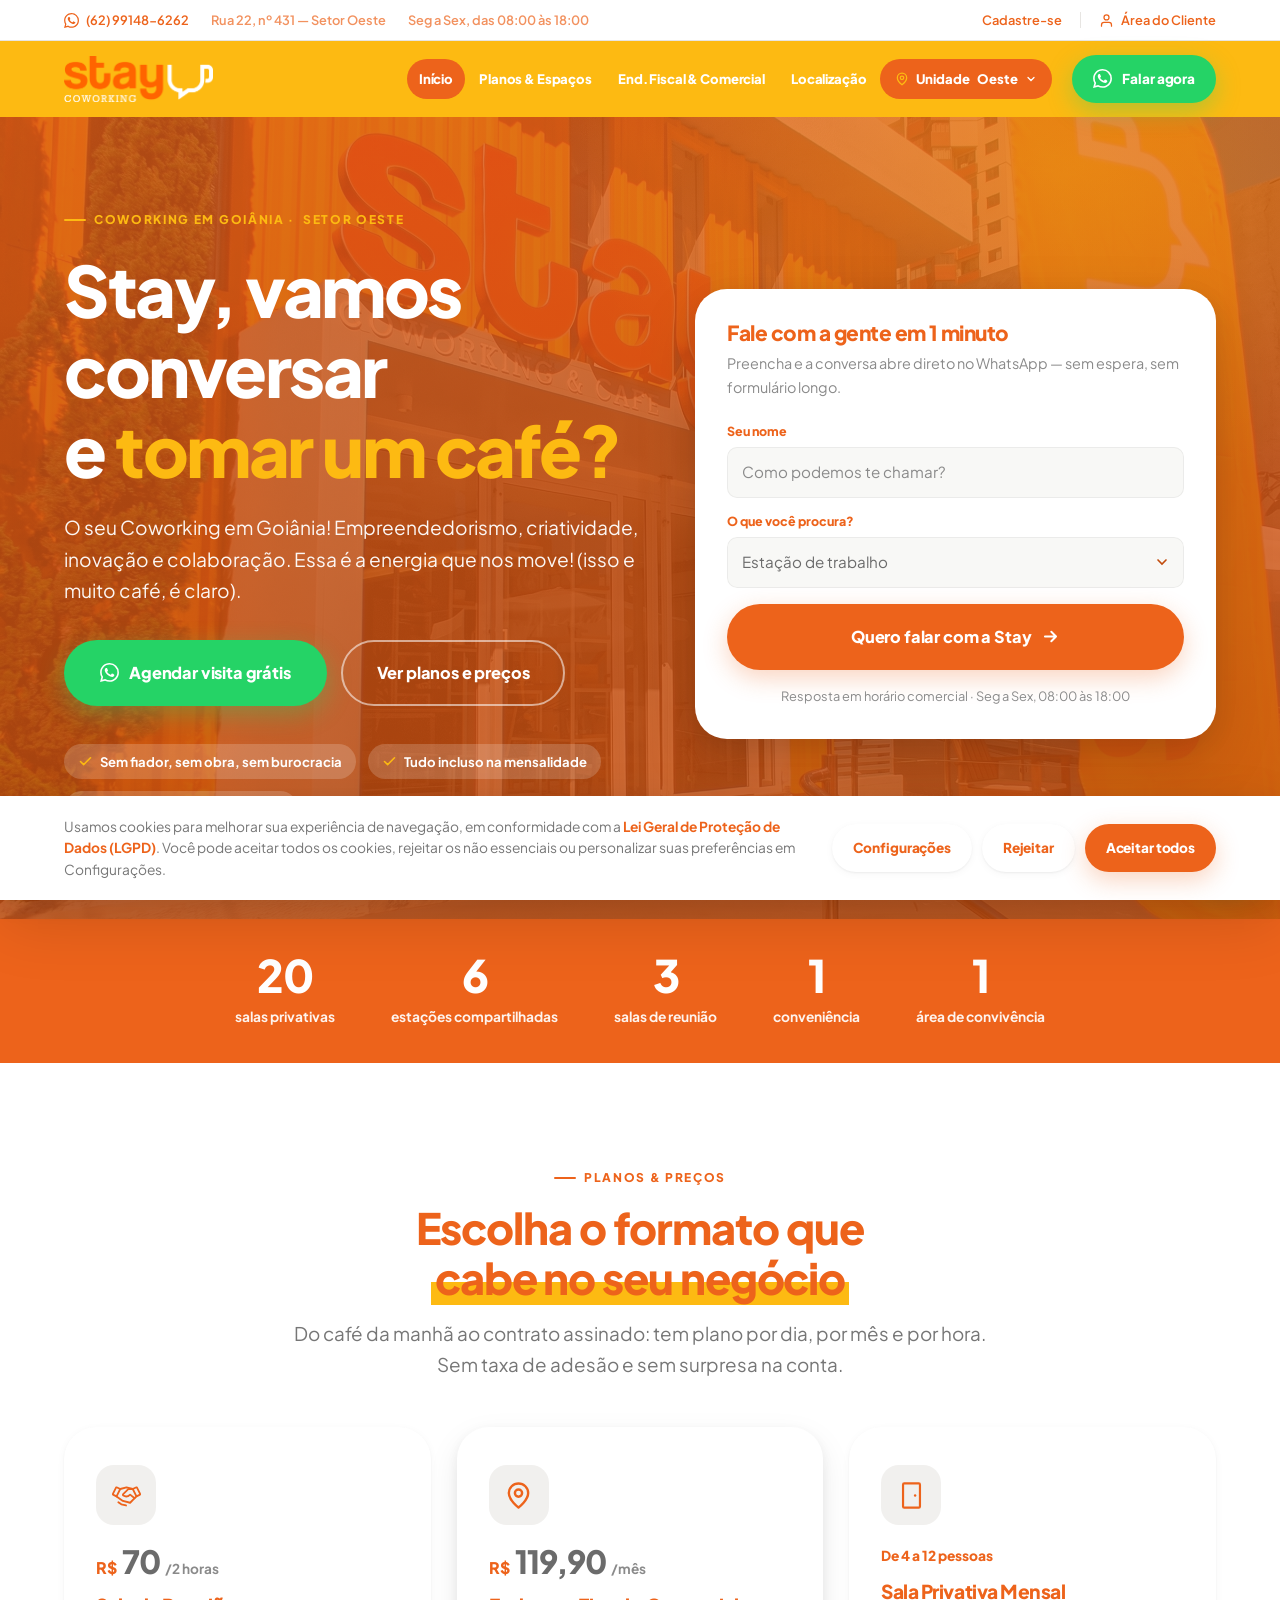
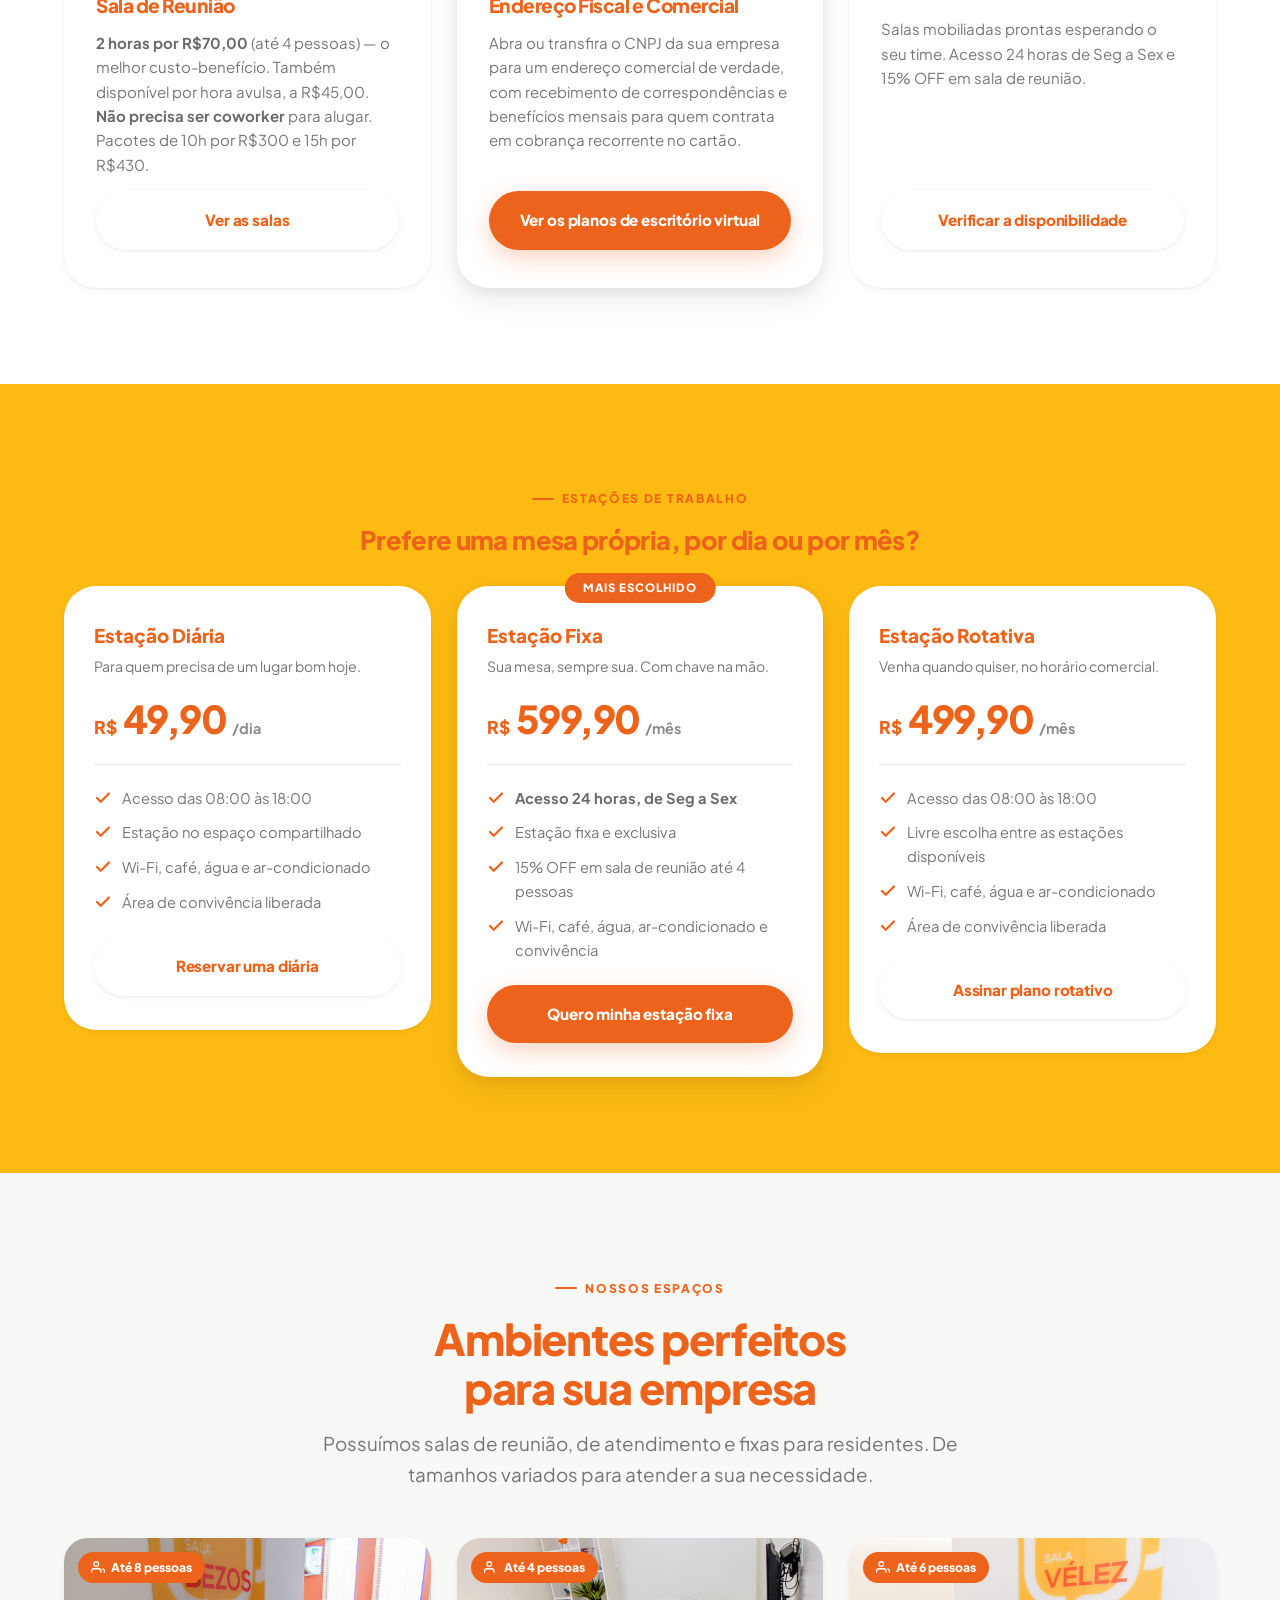
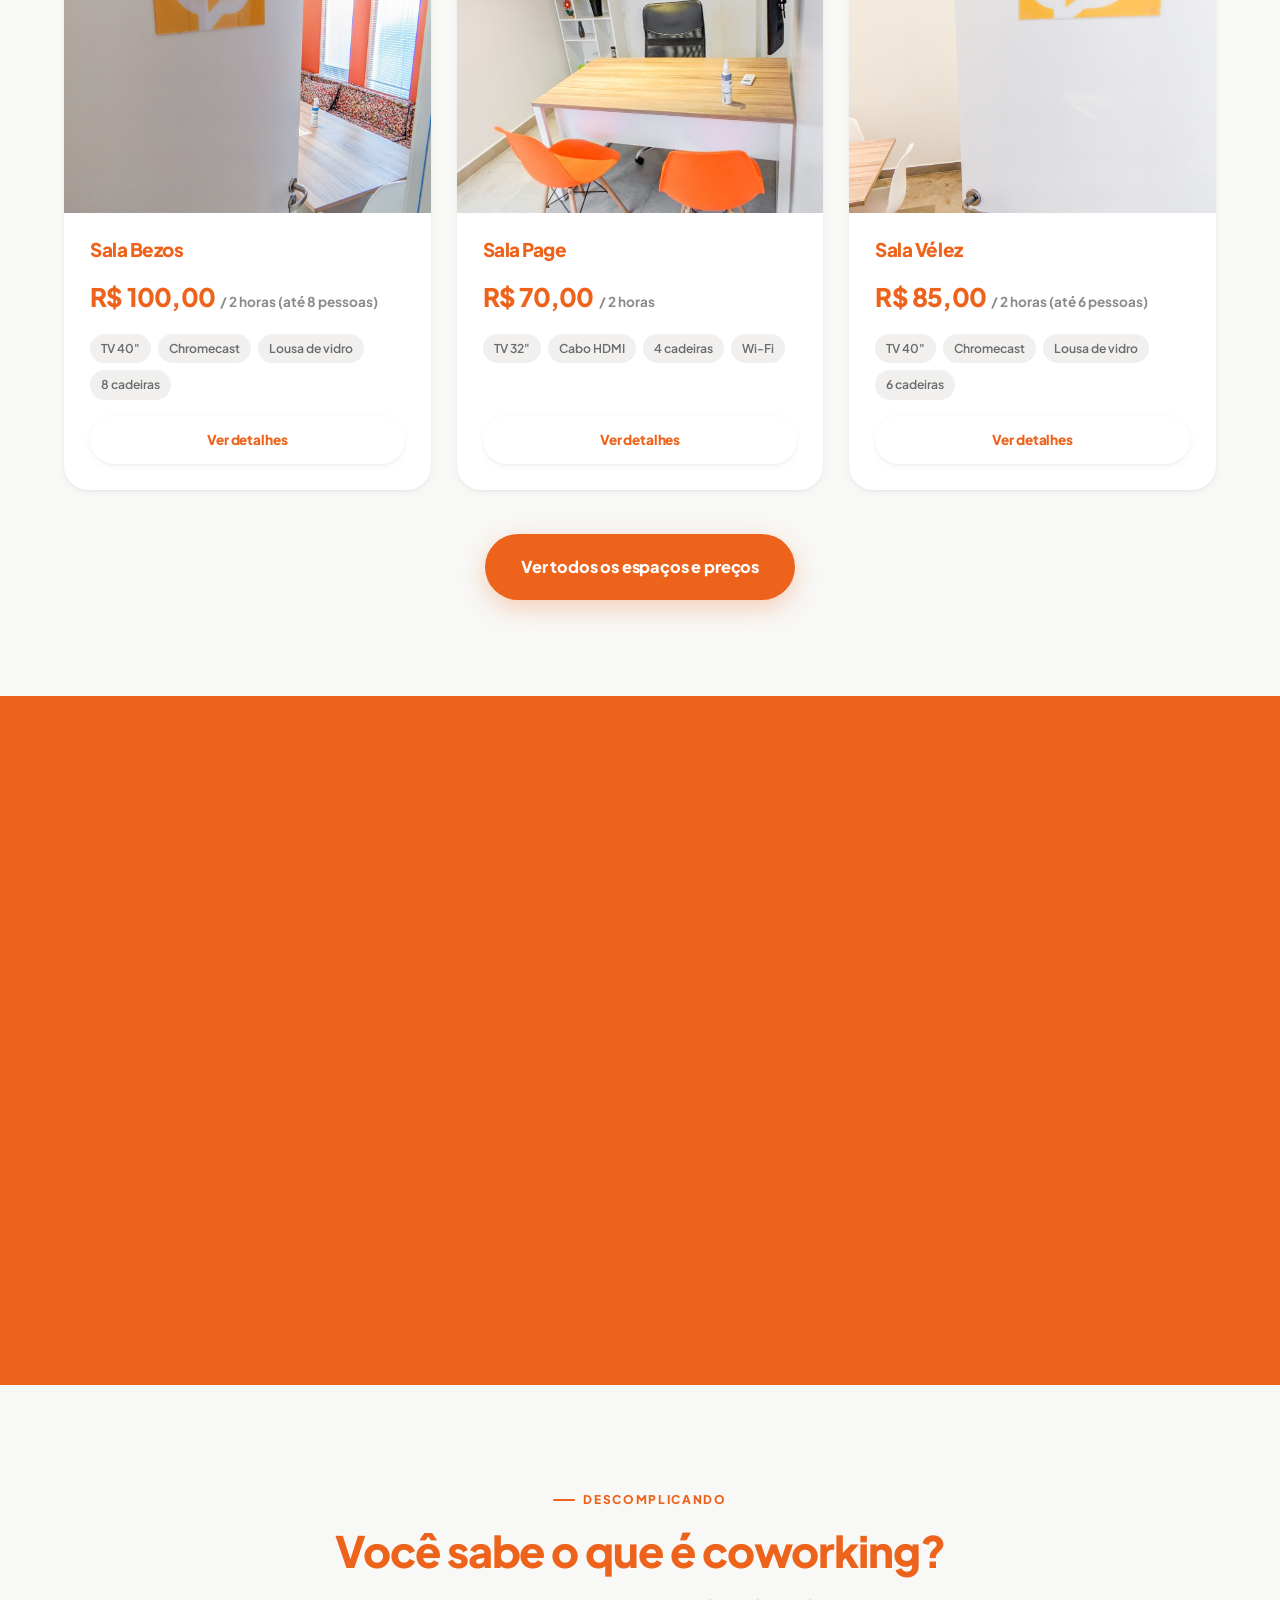
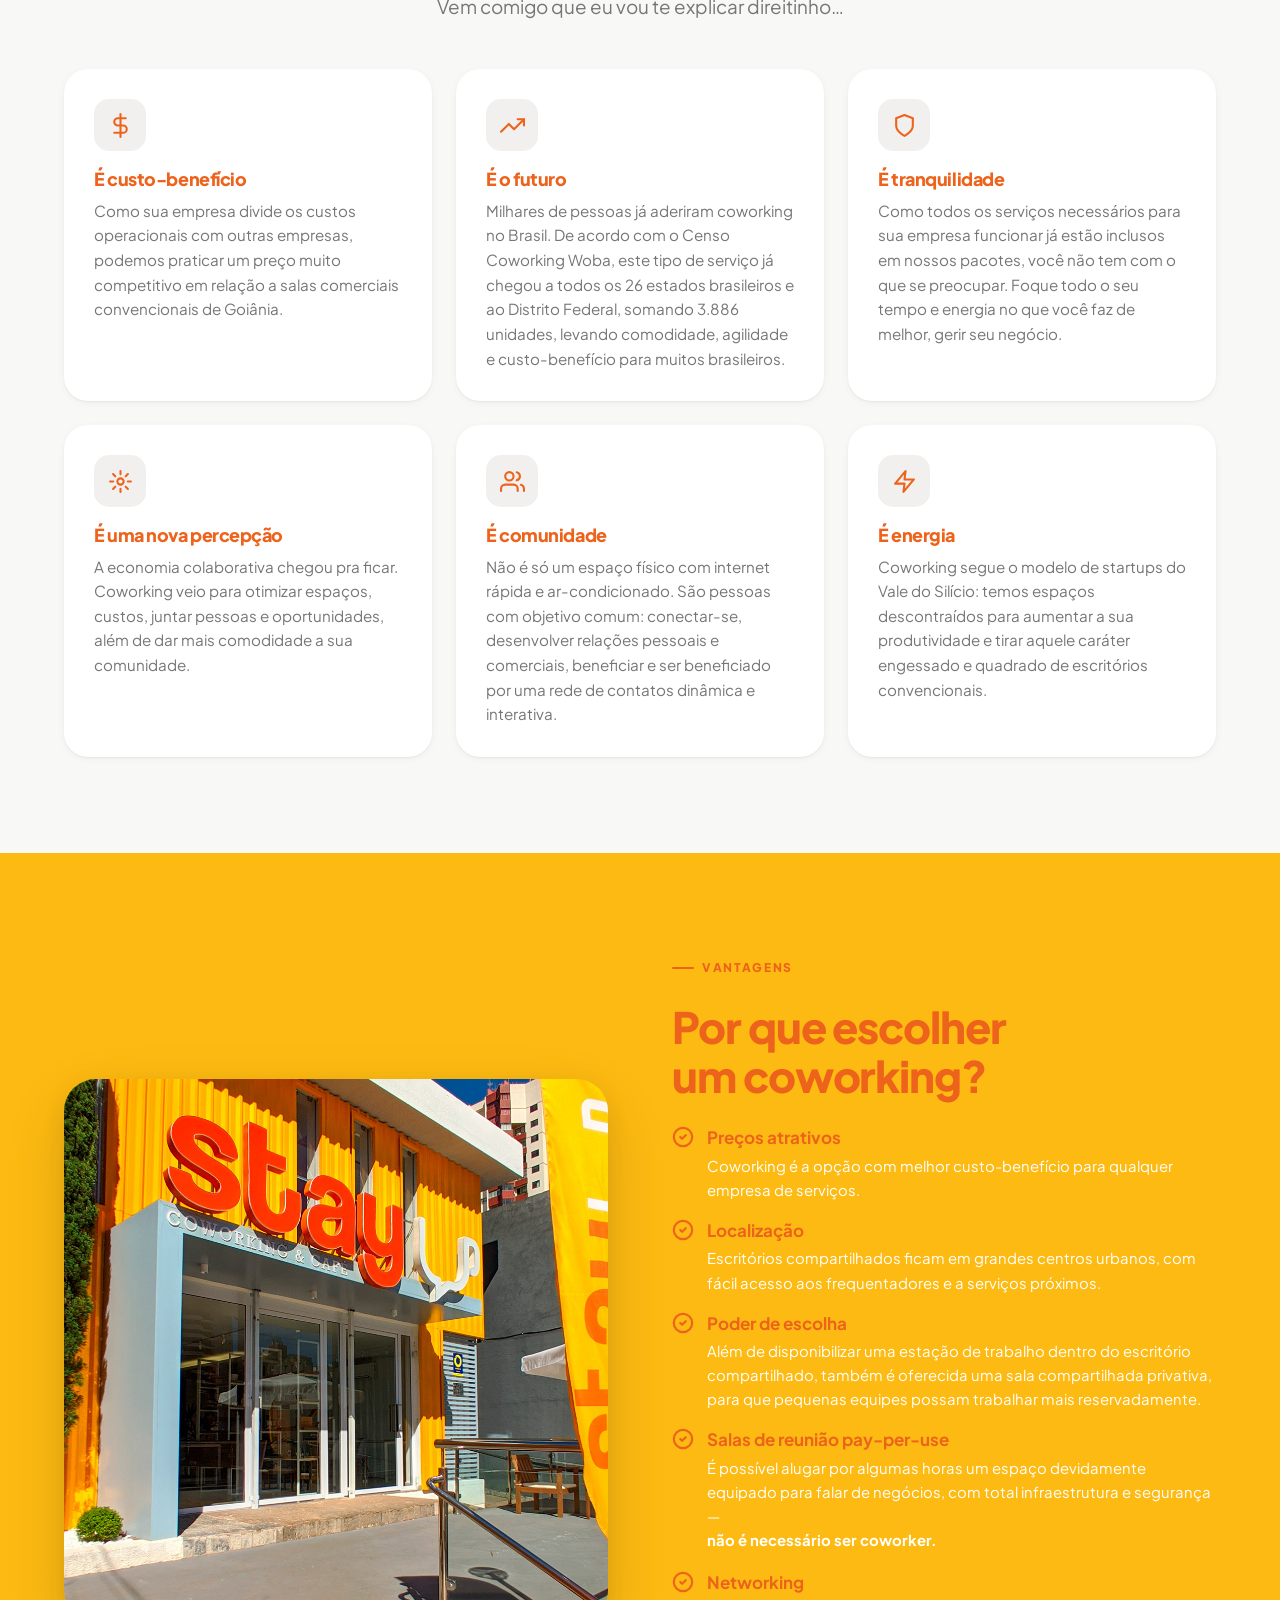
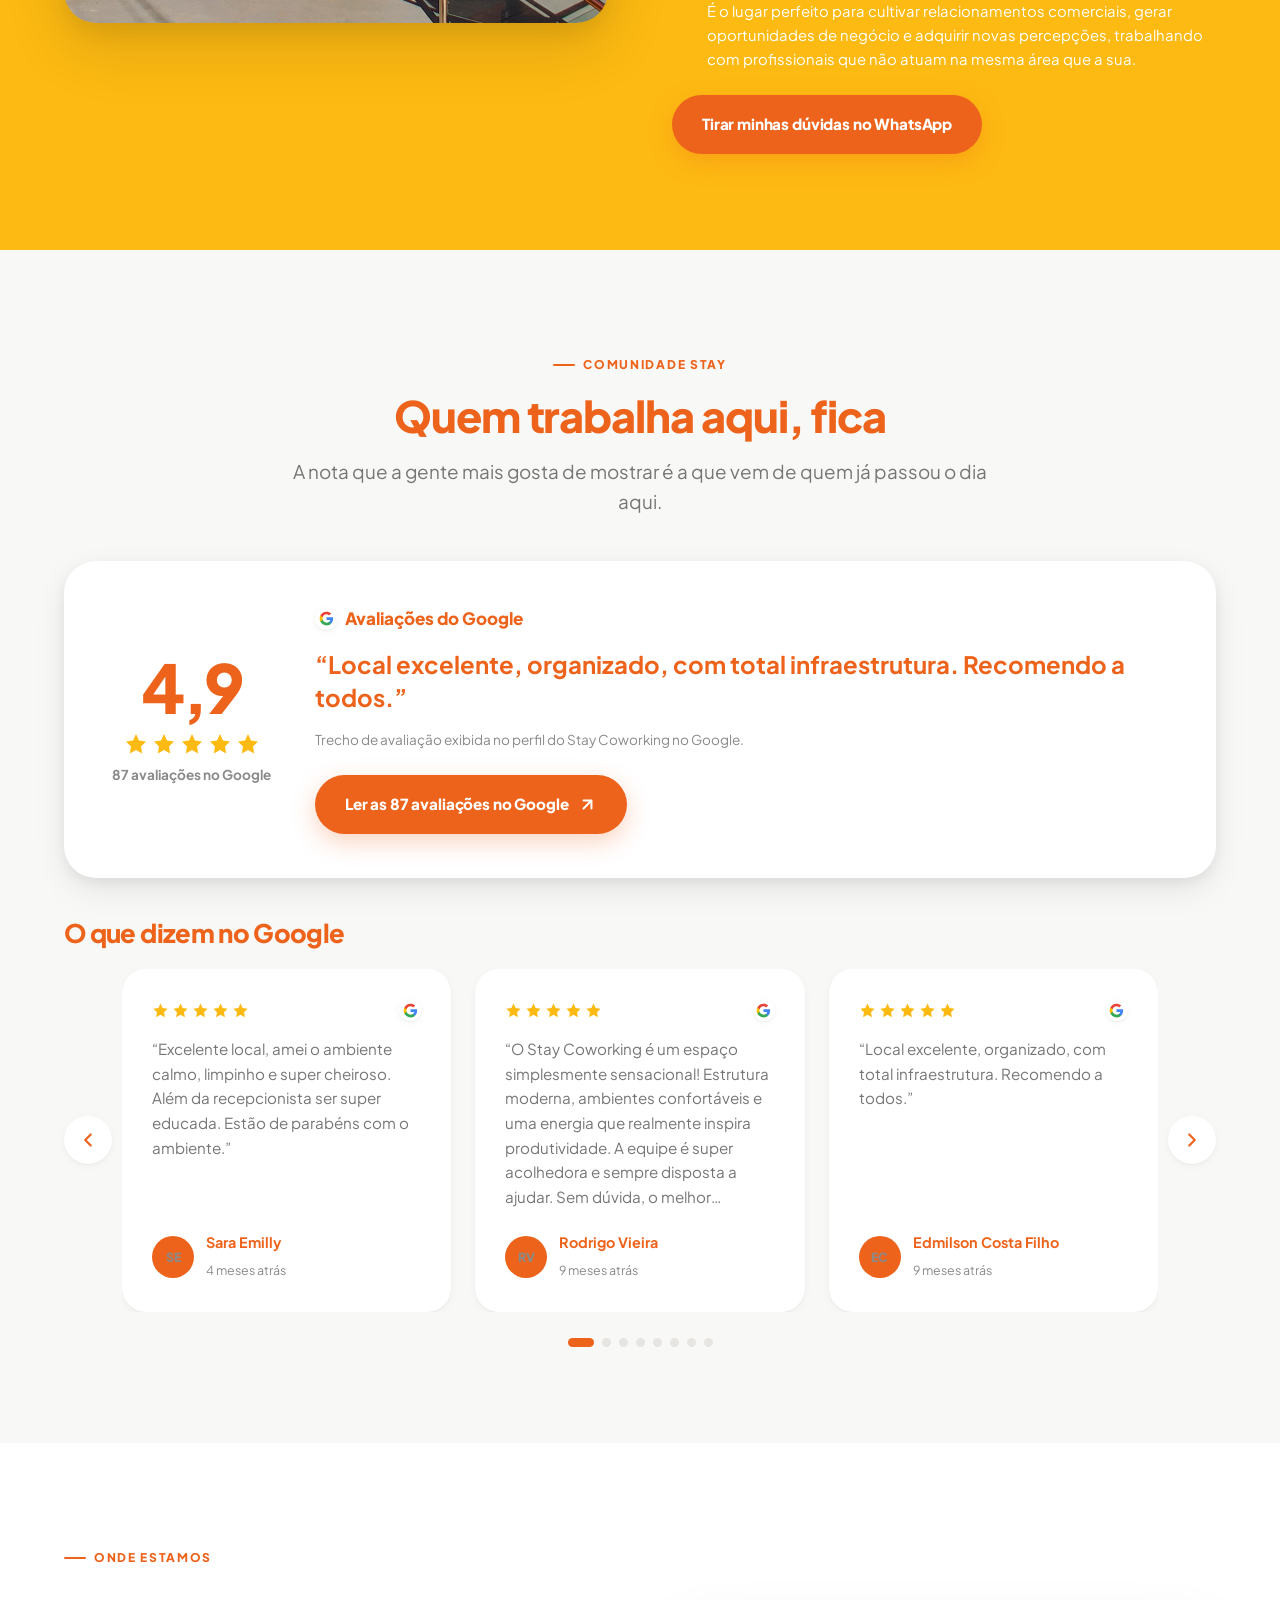
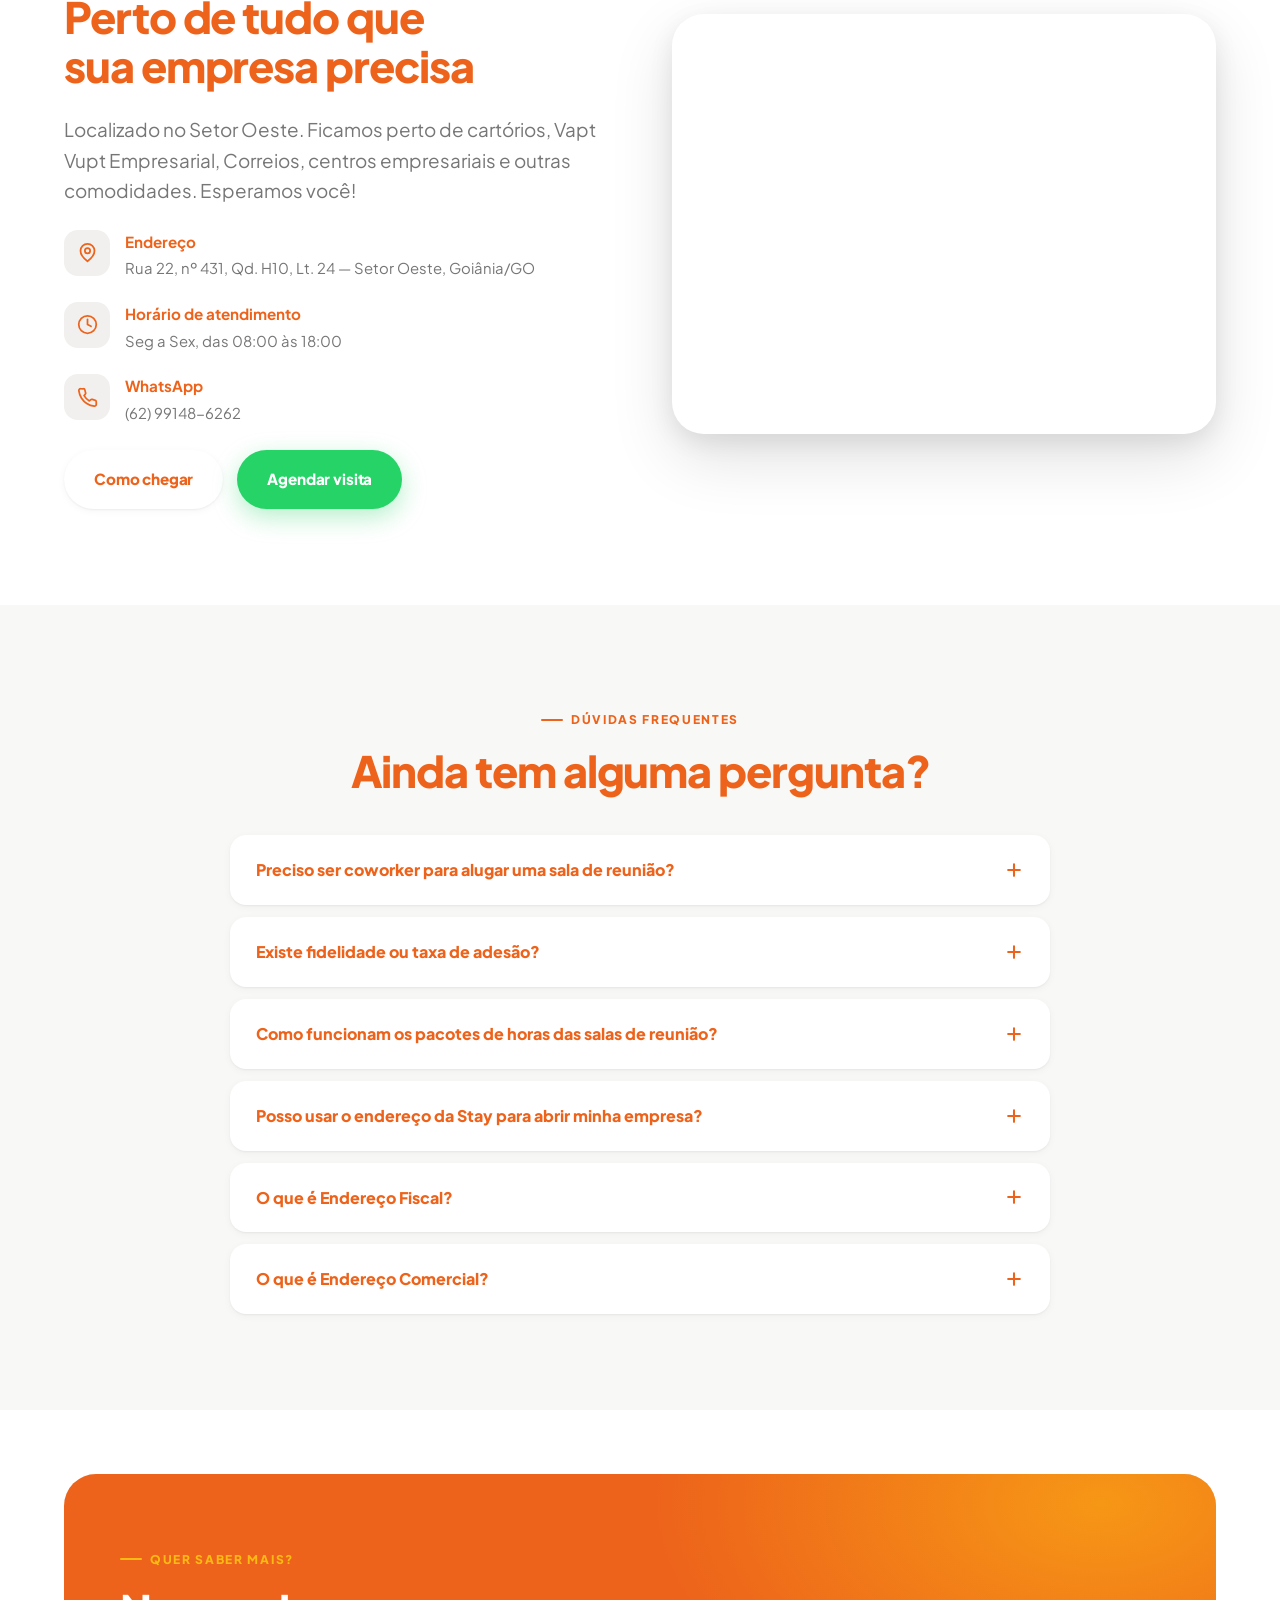
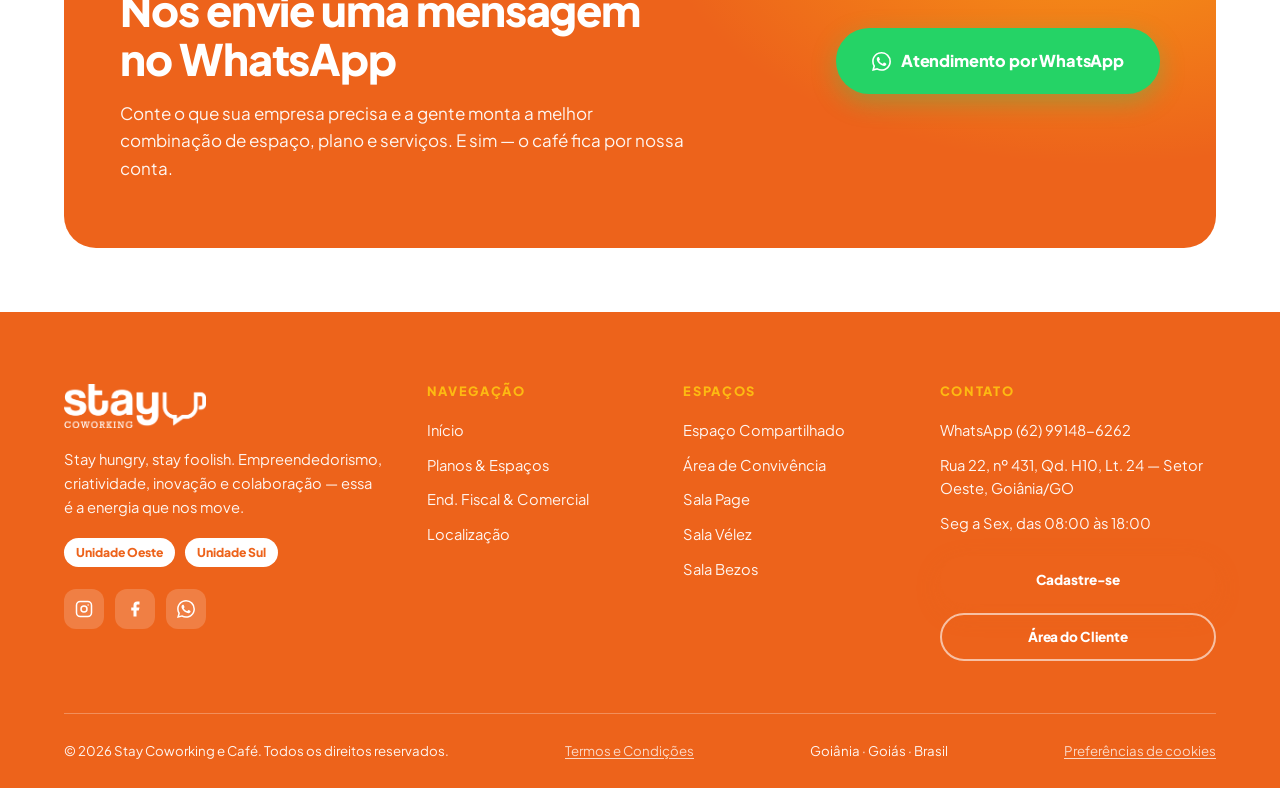
==== index.html @ f1c23ded "Atualização do site" ====
﻿<!DOCTYPE html>
<html lang="pt-BR">
<head>
<!-- Google Tag Manager: carregado via main.js só após consentimento de cookies (LGPD) -->
<meta charset="UTF-8">
<meta name="viewport" content="width=device-width, initial-scale=1">
<title>Stay Coworking Goiânia | Escritório, Sala de Reunião e Endereço Fiscal</title>
<meta name="description" content="Coworking em Goiânia, no Setor Oeste. Estação de trabalho a partir de R$49,90/dia, salas de reunião a partir de R$70 e endereço fiscal a partir de R$119,90/mês. Agende sua visita pelo WhatsApp.">
<meta name="theme-color" content="#FDBA12">
<link rel="canonical" href="https://staycoworking.com.br/">

<meta property="og:type" content="website">
<meta property="og:title" content="Stay Coworking Goiânia | Seu escritório pronto para usar">
<meta property="og:description" content="Estação de trabalho, sala de reunião e endereço fiscal no Setor Oeste, Goiânia. Stay hungry, stay foolish.">
<meta property="og:image" content="https://staycoworking.com.br/site/wp-content/uploads/2020/04/BG-HOME.jpg">
<meta property="og:locale" content="pt_BR">

<link rel="icon" href="assets/img/favicon.png">
<link rel="preconnect" href="https://fonts.googleapis.com">
<link rel="preconnect" href="https://fonts.gstatic.com" crossorigin>
<link href="https://fonts.googleapis.com/css2?family=Plus+Jakarta+Sans:wght@400;500;600;700;800&family=Quicksand:wght@700&display=swap" rel="stylesheet">
<link rel="stylesheet" href="assets/css/style.css?v=3">

<script type="application/ld+json">
{
  "@context":"https://schema.org",
  "@type":"LocalBusiness",
  "name":"Stay Coworking e Café",
  "image":"https://staycoworking.com.br/site/wp-content/uploads/2019/10/STAYAtivo-1-1.png",
  "url":"https://staycoworking.com.br/",
  "telephone":"+55 62 3602-0711",
  "priceRange":"R$49,90 - R$599,90",
  "address":{
    "@type":"PostalAddress",
    "streetAddress":"Rua 22, nº 431, Qd. H10, Lt. 24 — Setor Oeste",
    "addressLocality":"Goiânia","addressRegion":"GO","addressCountry":"BR"
  },
  "openingHoursSpecification":{
    "@type":"OpeningHoursSpecification",
    "dayOfWeek":["Monday","Tuesday","Wednesday","Thursday","Friday"],
    "opens":"08:00","closes":"18:00"
  },
  "sameAs":["https://instagram.com/staycoworking","https://facebook.com/staycoworking"]
}
</script>
</head>
<body data-page="index">
<!-- Google Tag Manager (noscript) -->
<noscript><iframe src="https://www.googletagmanager.com/ns.html?id=GTM-WR3MW7B"
height="0" width="0" style="display:none;visibility:hidden"></iframe></noscript>
<!-- End Google Tag Manager (noscript) -->

<!-- ================= TOPBAR ================= -->
<div class="topbar">
  <div class="container topbar__in">
    <div class="topbar__left">
      <a href="https://wa.me/5562991486262" data-unit-wa target="_blank" rel="noopener">
        <svg viewBox="0 0 24 24" fill="currentColor"><path d="M17.472 14.382c-.297-.149-1.758-.867-2.03-.967-.273-.099-.471-.148-.67.15-.197.297-.767.966-.94 1.164-.173.199-.347.223-.644.075-.297-.15-1.255-.463-2.39-1.475-.883-.788-1.48-1.761-1.653-2.059-.173-.297-.018-.458.13-.606.134-.133.298-.347.446-.52.149-.174.198-.298.298-.497.099-.198.05-.371-.025-.52-.075-.149-.669-1.612-.916-2.207-.242-.579-.487-.5-.669-.51-.173-.008-.371-.01-.57-.01-.198 0-.52.074-.792.372-.272.297-1.04 1.016-1.04 2.479 0 1.462 1.065 2.875 1.213 3.074.149.198 2.096 3.2 5.077 4.487.709.306 1.262.489 1.694.625.712.227 1.36.195 1.871.118.571-.085 1.758-.719 2.006-1.413.248-.694.248-1.289.173-1.413-.074-.124-.272-.198-.57-.347m-5.421 7.403h-.004a9.87 9.87 0 0 1-5.031-1.378l-.361-.214-3.741.982.998-3.648-.235-.374a9.86 9.86 0 0 1-1.51-5.26c.001-5.45 4.436-9.884 9.888-9.884 2.64 0 5.122 1.03 6.988 2.898a9.825 9.825 0 0 1 2.893 6.994c-.003 5.45-4.437 9.884-9.885 9.884m8.413-18.297A11.815 11.815 0 0 0 12.05 0C5.495 0 .16 5.335.157 11.892c0 2.096.547 4.142 1.588 5.945L.057 24l6.305-1.654a11.882 11.882 0 0 0 5.683 1.448h.005c6.554 0 11.89-5.335 11.893-11.893a11.821 11.821 0 0 0-3.48-8.413Z"/></svg>
        <span data-unit-text="whatsappLabel">(62) 99148-6262</span>
      </a>
      <span class="topbar-hide" style="opacity:.7"><span data-unit-text="enderecoCurto">Rua 22, nº 431 — Setor Oeste</span></span>
      <span class="topbar-hide" style="opacity:.7"><span data-unit-text="horario">Seg a Sex, das 08:00 às 18:00</span></span>
    </div>

    <div class="topbar__right">
      <a href="https://stay.conexa.app/index.php?r=site/cadastroPublico" target="_blank" rel="noopener">Cadastre-se</a>
      <span class="topbar__sep"></span>
      <a href="https://stay.conexa.app/" target="_blank" rel="noopener">
        <svg viewBox="0 0 24 24" fill="none" stroke="currentColor" stroke-width="2" stroke-linecap="round" stroke-linejoin="round"><path d="M20 21v-2a4 4 0 0 0-4-4H8a4 4 0 0 0-4 4v2"/><circle cx="12" cy="7" r="4"/></svg>
        Área do Cliente
      </a>
    </div>
  </div>
</div>

<!-- ================= HEADER ================= -->
<header class="header">
  <div class="container header__in">
    <a href="index.html" class="brand" aria-label="Stay Coworking — página inicial">
      <img class="brand__logo" src="assets/img/logo-stay.png" alt="Stay Coworking e Café">
    </a>

    <nav class="nav">
      <a href="index.html" class="is-current">Início</a>
      <a href="espacos.html">Planos &amp; Espaços</a>
      <a href="endereco-fiscal.html">End. Fiscal &amp; Comercial</a>
      <a href="#localizacao">Localização</a>

      <!-- Seletor de unidade dentro do menu -->
      <div class="unit">
        <button class="unit__btn" aria-expanded="false" aria-haspopup="true">
          <svg class="pin" viewBox="0 0 24 24" fill="none" stroke="currentColor" stroke-width="2.2" stroke-linecap="round" stroke-linejoin="round"><path d="M20 10c0 6-8 12-8 12s-8-6-8-12a8 8 0 0 1 16 0Z"/><circle cx="12" cy="10" r="3"/></svg>
          Unidade <span data-unit-current>Oeste</span>
          <svg class="caret" viewBox="0 0 24 24" fill="none" stroke="currentColor" stroke-width="2.5" stroke-linecap="round"><path d="M6 9l6 6 6-6"/></svg>
        </button>

        <div class="unit__menu" role="menu">
          <div class="unit__menu-title">Escolha a unidade que quer acessar</div>

          <button class="unit__opt is-active" data-unit-id="oeste" role="menuitem">
            <span class="unit__opt-ico"><svg viewBox="0 0 24 24" fill="none" stroke="currentColor" stroke-width="2" stroke-linecap="round" stroke-linejoin="round"><path d="M3 21h18M5 21V7l7-4 7 4v14M9 21v-5h6v5"/></svg></span>
            <span>
              <span class="unit__opt-name">Stay Oeste</span>
              <span class="unit__opt-desc">Rua 22, nº 431 — Setor Oeste, Goiânia. Estações, salas de reunião e endereço fiscal.</span>
            </span>
            <svg class="unit__check" viewBox="0 0 24 24" fill="none" stroke="currentColor" stroke-width="3" stroke-linecap="round" stroke-linejoin="round"><path d="M20 6 9 17l-5-5"/></svg>
          </button>

          <button class="unit__opt" data-unit-id="sul" role="menuitem">
            <span class="unit__opt-ico"><svg viewBox="0 0 24 24" fill="none" stroke="currentColor" stroke-width="2" stroke-linecap="round" stroke-linejoin="round"><path d="M3 21h18M5 21V7l7-4 7 4v14M9 21v-5h6v5"/></svg></span>
            <span>
              <span class="unit__opt-name">Stay Sul</span>
              <span class="unit__opt-desc">Setor Sul, Goiânia. Salas privativas e Sala Gates para reunião.</span>
            </span>
            <svg class="unit__check" viewBox="0 0 24 24" fill="none" stroke="currentColor" stroke-width="3" stroke-linecap="round" stroke-linejoin="round"><path d="M20 6 9 17l-5-5"/></svg>
          </button>
        </div>
      </div>
    </nav>

    <div class="header__cta">
      <a href="https://wa.me/5562991486262" data-unit-wa target="_blank" rel="noopener" class="btn btn--wa btn--sm">
        <svg viewBox="0 0 24 24" fill="currentColor"><path d="M17.472 14.382c-.297-.149-1.758-.867-2.03-.967-.273-.099-.471-.148-.67.15-.197.297-.767.966-.94 1.164-.173.199-.347.223-.644.075-.297-.15-1.255-.463-2.39-1.475-.883-.788-1.48-1.761-1.653-2.059-.173-.297-.018-.458.13-.606.134-.133.298-.347.446-.52.149-.174.198-.298.298-.497.099-.198.05-.371-.025-.52-.075-.149-.669-1.612-.916-2.207-.242-.579-.487-.5-.669-.51-.173-.008-.371-.01-.57-.01-.198 0-.52.074-.792.372-.272.297-1.04 1.016-1.04 2.479 0 1.462 1.065 2.875 1.213 3.074.149.198 2.096 3.2 5.077 4.487.709.306 1.262.489 1.694.625.712.227 1.36.195 1.871.118.571-.085 1.758-.719 2.006-1.413.248-.694.248-1.289.173-1.413-.074-.124-.272-.198-.57-.347m-5.421 7.403h-.004a9.87 9.87 0 0 1-5.031-1.378l-.361-.214-3.741.982.998-3.648-.235-.374a9.86 9.86 0 0 1-1.51-5.26c.001-5.45 4.436-9.884 9.888-9.884 2.64 0 5.122 1.03 6.988 2.898a9.825 9.825 0 0 1 2.893 6.994c-.003 5.45-4.437 9.884-9.885 9.884m8.413-18.297A11.815 11.815 0 0 0 12.05 0C5.495 0 .16 5.335.157 11.892c0 2.096.547 4.142 1.588 5.945L.057 24l6.305-1.654a11.882 11.882 0 0 0 5.683 1.448h.005c6.554 0 11.89-5.335 11.893-11.893a11.821 11.821 0 0 0-3.48-8.413Z"/></svg>
        Falar agora
      </a>
      <button class="burger" aria-label="Abrir menu" aria-expanded="false"><span></span></button>
    </div>
  </div>
</header>

<!-- ================= MENU MOBILE ================= -->
<div class="mobile-nav">
  <a href="index.html">Início</a>
  <a href="espacos.html">Planos &amp; Espaços</a>
  <a href="endereco-fiscal.html">End. Fiscal &amp; Comercial</a>
  <a href="#localizacao">Localização</a>
  <a href="https://stay.conexa.app/index.php?r=site/cadastroPublico" target="_blank" rel="noopener">Cadastre-se</a>
  <a href="https://stay.conexa.app/" target="_blank" rel="noopener">Área do Cliente</a>

  <div class="unit">
    <button class="unit__btn" aria-expanded="false" aria-haspopup="true">
      <svg class="pin" viewBox="0 0 24 24" fill="none" stroke="currentColor" stroke-width="2.2" stroke-linecap="round" stroke-linejoin="round"><path d="M20 10c0 6-8 12-8 12s-8-6-8-12a8 8 0 0 1 16 0Z"/><circle cx="12" cy="10" r="3"/></svg>
      Unidade <span data-unit-current>Oeste</span>
      <svg class="caret" viewBox="0 0 24 24" fill="none" stroke="currentColor" stroke-width="2.5" stroke-linecap="round"><path d="M6 9l6 6 6-6"/></svg>
    </button>
    <div class="unit__menu" role="menu">
      <div class="unit__menu-title">Escolha a unidade que quer acessar</div>
      <button class="unit__opt is-active" data-unit-id="oeste" role="menuitem">
        <span class="unit__opt-ico"><svg viewBox="0 0 24 24" fill="none" stroke="currentColor" stroke-width="2" stroke-linecap="round" stroke-linejoin="round"><path d="M3 21h18M5 21V7l7-4 7 4v14M9 21v-5h6v5"/></svg></span>
        <span>
          <span class="unit__opt-name">Stay Oeste</span>
          <span class="unit__opt-desc">Rua 22, nº 431 — Setor Oeste, Goiânia.</span>
        </span>
        <svg class="unit__check" viewBox="0 0 24 24" fill="none" stroke="currentColor" stroke-width="3" stroke-linecap="round" stroke-linejoin="round"><path d="M20 6 9 17l-5-5"/></svg>
      </button>
      <button class="unit__opt" data-unit-id="sul" role="menuitem">
        <span class="unit__opt-ico"><svg viewBox="0 0 24 24" fill="none" stroke="currentColor" stroke-width="2" stroke-linecap="round" stroke-linejoin="round"><path d="M3 21h18M5 21V7l7-4 7 4v14M9 21v-5h6v5"/></svg></span>
        <span>
          <span class="unit__opt-name">Stay Sul</span>
          <span class="unit__opt-desc">Setor Sul, Goiânia.</span>
        </span>
        <svg class="unit__check" viewBox="0 0 24 24" fill="none" stroke="currentColor" stroke-width="3" stroke-linecap="round" stroke-linejoin="round"><path d="M20 6 9 17l-5-5"/></svg>
      </button>
    </div>
  </div>

  <a href="https://wa.me/5562991486262" data-unit-wa target="_blank" rel="noopener" class="btn btn--whats btn--block">Atendimento por WhatsApp</a>
</div>

<main>

<!-- ================= HERO ================= -->
<section class="hero">
  <div class="hero__bg"></div>
  <div class="hero__veil"></div>
  <div class="container hero__in">

    <div>
      <span class="eyebrow">Coworking em Goiânia · <span data-unit-text="bairro">Setor Oeste</span></span>
      <h1 class="h-display">Stay, vamos conversar<br>e <span class="hl">tomar um café?</span></h1>
      <p class="hero__sub">
        O seu Coworking em Goiânia! Empreendedorismo, criatividade, inovação e colaboração.
        Essa é a energia que nos move! (isso e muito café, é claro).
      </p>

      <div class="btn-row">
        <a href="https://wa.me/5562991486262" data-unit-wa data-wa-msg="Olá! Vim pelo site e quero agendar uma visita na Stay Coworking." target="_blank" rel="noopener" class="btn btn--whats btn--lg">
          <svg viewBox="0 0 24 24" fill="currentColor"><path d="M17.472 14.382c-.297-.149-1.758-.867-2.03-.967-.273-.099-.471-.148-.67.15-.197.297-.767.966-.94 1.164-.173.199-.347.223-.644.075-.297-.15-1.255-.463-2.39-1.475-.883-.788-1.48-1.761-1.653-2.059-.173-.297-.018-.458.13-.606.134-.133.298-.347.446-.52.149-.174.198-.298.298-.497.099-.198.05-.371-.025-.52-.075-.149-.669-1.612-.916-2.207-.242-.579-.487-.5-.669-.51-.173-.008-.371-.01-.57-.01-.198 0-.52.074-.792.372-.272.297-1.04 1.016-1.04 2.479 0 1.462 1.065 2.875 1.213 3.074.149.198 2.096 3.2 5.077 4.487.709.306 1.262.489 1.694.625.712.227 1.36.195 1.871.118.571-.085 1.758-.719 2.006-1.413.248-.694.248-1.289.173-1.413-.074-.124-.272-.198-.57-.347m-5.421 7.403h-.004a9.87 9.87 0 0 1-5.031-1.378l-.361-.214-3.741.982.998-3.648-.235-.374a9.86 9.86 0 0 1-1.51-5.26c.001-5.45 4.436-9.884 9.888-9.884 2.64 0 5.122 1.03 6.988 2.898a9.825 9.825 0 0 1 2.893 6.994c-.003 5.45-4.437 9.884-9.885 9.884m8.413-18.297A11.815 11.815 0 0 0 12.05 0C5.495 0 .16 5.335.157 11.892c0 2.096.547 4.142 1.588 5.945L.057 24l6.305-1.654a11.882 11.882 0 0 0 5.683 1.448h.005c6.554 0 11.89-5.335 11.893-11.893a11.821 11.821 0 0 0-3.48-8.413Z"/></svg>
          Agendar visita grátis
        </a>
        <a href="#planos" class="btn btn--outline-light btn--lg">Ver planos e preços</a>
      </div>

      <ul class="hero__trust">
        <li class="chip"><svg viewBox="0 0 24 24" fill="none" stroke="currentColor" stroke-width="2.5" stroke-linecap="round" stroke-linejoin="round"><path d="M20 6 9 17l-5-5"/></svg> Sem fiador, sem obra, sem burocracia</li>
        <li class="chip"><svg viewBox="0 0 24 24" fill="none" stroke="currentColor" stroke-width="2.5" stroke-linecap="round" stroke-linejoin="round"><path d="M20 6 9 17l-5-5"/></svg> Tudo incluso na mensalidade</li>
        <li class="chip"><svg viewBox="0 0 24 24" fill="none" stroke="currentColor" stroke-width="2.5" stroke-linecap="round" stroke-linejoin="round"><path d="M20 6 9 17l-5-5"/></svg> Perto de cartórios e Correios</li>
      </ul>
    </div>

    <!-- Card de captura de lead -->
    <div class="hero__card">
      <h3>Fale com a gente em 1 minuto</h3>
      <p class="small" style="color:var(--muted);margin-top:8px;margin-bottom:22px">
        Preencha e a conversa abre direto no WhatsApp — sem espera, sem formulário longo.
      </p>

      <form data-wa-form class="stack-sm">
        <label class="field">
          <span>Seu nome</span>
          <input type="text" name="nome" placeholder="Como podemos te chamar?" required>
        </label>
        <label class="field">
          <span>O que você procura?</span>
          <select name="interesse" required>
            <option value="Estação de trabalho">Estação de trabalho</option>
            <option value="Sala privativa / equipe">Sala privativa para minha equipe</option>
            <option value="Sala de reunião (por hora)">Sala de reunião (por hora)</option>
            <option value="Endereço fiscal e comercial">Endereço fiscal e comercial</option>
            <option value="Ainda não sei / quero conhecer">Ainda não sei — quero conhecer</option>
          </select>
        </label>
        <button type="submit" class="btn btn--primary btn--block btn--lg">
          Quero falar com a Stay
          <svg viewBox="0 0 24 24" fill="none" stroke="currentColor" stroke-width="2.5" stroke-linecap="round" stroke-linejoin="round"><path d="M5 12h14M13 6l6 6-6 6"/></svg>
        </button>
        <p class="tiny center">Resposta em horário comercial · Seg a Sex, 08:00 às 18:00</p>
      </form>
    </div>

  </div>
</section>

<!-- ================= PROVA SOCIAL ================= -->
<section class="proof">
  <div class="container proof__in">
    <div><div class="proof__n"><span data-count="20">0</span></div><div class="proof__l">salas privativas</div></div>
    <div><div class="proof__n"><span data-count="6">0</span></div><div class="proof__l">estações compartilhadas</div></div>
    <div><div class="proof__n"><span data-count="3">0</span></div><div class="proof__l">salas de reunião</div></div>
    <div><div class="proof__n"><span data-count="1">0</span></div><div class="proof__l">conveniência</div></div>
    <div><div class="proof__n"><span data-count="1">0</span></div><div class="proof__l">área de convivência</div></div>
  </div>
</section>

<!-- ================= PLANOS ================= -->
<section class="section" id="planos">
  <div class="container">
    <div class="section-head center stack-sm reveal" style="margin-bottom:48px">
      <span class="eyebrow">Planos &amp; preços</span>
      <h2 class="h2">Escolha o formato que <span class="hl-mark">cabe no seu negócio</span></h2>
      <p class="lead">Do café da manhã ao contrato assinado: tem plano por dia, por mês e por hora. Sem taxa de adesão e sem surpresa na conta.</p>
    </div>

    <!-- Endereço Fiscal e Comercial é a prioridade nº 1 — posicionado no centro -->
    <div class="spots">
      <article class="spot reveal">
        <div class="spot__ico"><svg viewBox="0 0 256 256"><polyline points="200 152 160 192 96 176 40 136" fill="none" stroke="currentColor" stroke-linecap="round" stroke-linejoin="round" stroke-width="16"/><polyline points="72.68 70.63 128 56 183.32 70.63" fill="none" stroke="currentColor" stroke-linecap="round" stroke-linejoin="round" stroke-width="16"/><path d="M34.37,60.42,8.85,111.48a8,8,0,0,0,3.57,10.73L40,136,72.68,70.63,45.11,56.85A8,8,0,0,0,34.37,60.42Z" fill="none" stroke="currentColor" stroke-linecap="round" stroke-linejoin="round" stroke-width="16"/><path d="M216,136l27.58-13.79a8,8,0,0,0,3.57-10.73L221.63,60.42a8,8,0,0,0-10.74-3.57L183.32,70.63Z" fill="none" stroke="currentColor" stroke-linecap="round" stroke-linejoin="round" stroke-width="16"/><path d="M184,72H144L98.34,116.29a8,8,0,0,0,1.38,12.42C117.23,139.9,141,139.13,160,120l40,32,16-16" fill="none" stroke="currentColor" stroke-linecap="round" stroke-linejoin="round" stroke-width="16"/><polyline points="124.06 216 82.34 205.57 56 186.75" fill="none" stroke="currentColor" stroke-linecap="round" stroke-linejoin="round" stroke-width="16"/></svg></div>
        <div class="spot__price"><span class="cur">R$</span><b>70</b><span class="per">/2 horas</span></div>
        <h3>Sala de Reunião</h3>
        <p><b>2 horas por R$70,00</b> (até 4 pessoas) — o melhor custo-benefício. Também disponível por hora avulsa, a R$45,00. <b>Não precisa ser coworker</b> para alugar. Pacotes de 10h por R$300 e 15h por R$430.</p>
        <a href="espacos.html" class="btn btn--ghost btn--block">Ver as salas</a>
      </article>

      <article class="spot spot--top reveal">
        <div class="spot__ico"><svg viewBox="0 0 24 24" fill="none" stroke="currentColor" stroke-width="2" stroke-linecap="round" stroke-linejoin="round"><path d="M20 10c0 6-8 12-8 12s-8-6-8-12a8 8 0 0 1 16 0Z"/><circle cx="12" cy="10" r="3"/></svg></div>
        <div class="spot__price"><span class="cur">R$</span><b>119,90</b><span class="per">/mês</span></div>
        <h3>Endereço Fiscal e Comercial</h3>
        <p>Abra ou transfira o CNPJ da sua empresa para um endereço comercial de verdade, com recebimento de correspondências e benefícios mensais para quem contrata em cobrança recorrente no cartão.</p>
        <a href="endereco-fiscal.html" class="btn btn--primary btn--block">Ver os planos de escritório virtual</a>
      </article>

      <article class="spot reveal">
        <div class="spot__ico"><svg viewBox="0 0 24 24" fill="none" stroke="currentColor" stroke-width="1.8" stroke-linecap="round" stroke-linejoin="round"><rect x="5" y="2" width="14" height="20" rx="1"/><circle cx="15" cy="12" r="1" fill="currentColor" stroke="none"/></svg></div>
        <div class="spot__flag">De 4 a 12 pessoas</div>
        <h3>Sala Privativa Mensal</h3>
        <p>Salas mobiliadas prontas esperando o seu time. Acesso 24 horas de Seg a Sex e 15% OFF em sala de reunião.</p>
        <a href="https://wa.me/5562991486262" data-unit-wa data-wa-msg="Olá! Quero verificar a disponibilidade da sala privativa mensal na Stay Coworking." target="_blank" rel="noopener" class="btn btn--ghost btn--block">Verificar a disponibilidade</a>
      </article>
    </div>
  </div>
</section>

<!-- Estações de trabalho — faixa em amarelo institucional, separada dos destaques principais -->
<section class="section" style="background:var(--accent)">
  <div class="container">
    <div class="section-head center stack-sm reveal" style="margin:0 auto 32px">
      <span class="eyebrow">Estações de trabalho</span>
      <h3 class="h3">Prefere uma mesa própria, por dia ou por mês?</h3>
    </div>

    <div class="plans">

      <article class="plan reveal">
        <div>
          <div class="plan__name">Estação Diária</div>
          <p class="plan__desc">Para quem precisa de um lugar bom hoje.</p>
        </div>
        <div class="plan__price"><span class="cur">R$</span><b>49,90</b><span class="per">/dia</span></div>
        <div class="plan__hr"></div>
        <ul class="plan__list">
          <li><svg viewBox="0 0 24 24" fill="none" stroke="currentColor" stroke-width="3" stroke-linecap="round" stroke-linejoin="round"><path d="M20 6 9 17l-5-5"/></svg> Acesso das 08:00 às 18:00</li>
          <li><svg viewBox="0 0 24 24" fill="none" stroke="currentColor" stroke-width="3" stroke-linecap="round" stroke-linejoin="round"><path d="M20 6 9 17l-5-5"/></svg> Estação no espaço compartilhado</li>
          <li><svg viewBox="0 0 24 24" fill="none" stroke="currentColor" stroke-width="3" stroke-linecap="round" stroke-linejoin="round"><path d="M20 6 9 17l-5-5"/></svg> Wi-Fi, café, água e ar-condicionado</li>
          <li><svg viewBox="0 0 24 24" fill="none" stroke="currentColor" stroke-width="3" stroke-linecap="round" stroke-linejoin="round"><path d="M20 6 9 17l-5-5"/></svg> Área de convivência liberada</li>
        </ul>
        <a href="https://wa.me/5562991486262" data-unit-wa data-wa-msg="Olá! Quero contratar a Estação Diária (R$49,90/dia) na Stay Coworking." target="_blank" rel="noopener" class="btn btn--ghost btn--block">Reservar uma diária</a>
      </article>

      <article class="plan plan--featured reveal">
        <span class="badge-pop">Mais escolhido</span>
        <div>
          <div class="plan__name">Estação Fixa</div>
          <p class="plan__desc">Sua mesa, sempre sua. Com chave na mão.</p>
        </div>
        <div class="plan__price"><span class="cur">R$</span><b>599,90</b><span class="per">/mês</span></div>
        <div class="plan__hr"></div>
        <ul class="plan__list">
          <li><svg viewBox="0 0 24 24" fill="none" stroke="currentColor" stroke-width="3" stroke-linecap="round" stroke-linejoin="round"><path d="M20 6 9 17l-5-5"/></svg> <b>Acesso 24 horas, de Seg a Sex</b></li>
          <li><svg viewBox="0 0 24 24" fill="none" stroke="currentColor" stroke-width="3" stroke-linecap="round" stroke-linejoin="round"><path d="M20 6 9 17l-5-5"/></svg> Estação fixa e exclusiva</li>
          <li><svg viewBox="0 0 24 24" fill="none" stroke="currentColor" stroke-width="3" stroke-linecap="round" stroke-linejoin="round"><path d="M20 6 9 17l-5-5"/></svg> 15% OFF em sala de reunião até 4 pessoas</li>
          <li><svg viewBox="0 0 24 24" fill="none" stroke="currentColor" stroke-width="3" stroke-linecap="round" stroke-linejoin="round"><path d="M20 6 9 17l-5-5"/></svg> Wi-Fi, café, água, ar-condicionado e convivência</li>
        </ul>
        <a href="https://wa.me/5562991486262" data-unit-wa data-wa-msg="Olá! Quero contratar a Estação Fixa (R$599,90/mês) na Stay Coworking." target="_blank" rel="noopener" class="btn btn--primary btn--block">Quero minha estação fixa</a>
      </article>

      <article class="plan reveal">
        <div>
          <div class="plan__name">Estação Rotativa</div>
          <p class="plan__desc">Venha quando quiser, no horário comercial.</p>
        </div>
        <div class="plan__price"><span class="cur">R$</span><b>499,90</b><span class="per">/mês</span></div>
        <div class="plan__hr"></div>
        <ul class="plan__list">
          <li><svg viewBox="0 0 24 24" fill="none" stroke="currentColor" stroke-width="3" stroke-linecap="round" stroke-linejoin="round"><path d="M20 6 9 17l-5-5"/></svg> Acesso das 08:00 às 18:00</li>
          <li><svg viewBox="0 0 24 24" fill="none" stroke="currentColor" stroke-width="3" stroke-linecap="round" stroke-linejoin="round"><path d="M20 6 9 17l-5-5"/></svg> Livre escolha entre as estações disponíveis</li>
          <li><svg viewBox="0 0 24 24" fill="none" stroke="currentColor" stroke-width="3" stroke-linecap="round" stroke-linejoin="round"><path d="M20 6 9 17l-5-5"/></svg> Wi-Fi, café, água e ar-condicionado</li>
          <li><svg viewBox="0 0 24 24" fill="none" stroke="currentColor" stroke-width="3" stroke-linecap="round" stroke-linejoin="round"><path d="M20 6 9 17l-5-5"/></svg> Área de convivência liberada</li>
        </ul>
        <a href="https://wa.me/5562991486262" data-unit-wa data-wa-msg="Olá! Quero contratar a Estação Rotativa (R$499,90/mês) na Stay Coworking." target="_blank" rel="noopener" class="btn btn--ghost btn--block">Assinar plano rotativo</a>
      </article>

    </div>
  </div>
</section>

<!-- ================= ESPAÇOS ================= -->
<section class="section section--alt" id="espacos">
  <div class="container">
    <div class="section-head center stack-sm reveal" style="margin-bottom:48px">
      <span class="eyebrow">Nossos espaços</span>
      <h2 class="h2">Ambientes perfeitos para sua empresa</h2>
      <p class="lead">Possuímos salas de reunião, de atendimento e fixas para residentes. De tamanhos variados para atender a sua necessidade.</p>
    </div>

    <div class="spaces">

      <article class="space reveal">
        <div class="space__media">
          <span class="space__cap"><svg viewBox="0 0 24 24" fill="none" stroke="currentColor" stroke-width="2.2" stroke-linecap="round" stroke-linejoin="round"><path d="M17 21v-2a4 4 0 0 0-4-4H5a4 4 0 0 0-4 4v2"/><circle cx="9" cy="7" r="4"/><path d="M23 21v-2a4 4 0 0 0-3-3.9"/></svg> Até 8 pessoas</span>
          <img src="assets/img/oeste/2LIFE-1-de-17.jpg" alt="Sala de reunião Bezos, para até 8 pessoas" loading="lazy">
        </div>
        <div class="space__body">
          <h3>Sala Bezos</h3>
          <div class="space__price"><b>R$ 100,00</b><span>/ 2 horas (até 8 pessoas)</span></div>
          <ul class="space__feats"><li>TV 40"</li><li>Chromecast</li><li>Lousa de vidro</li><li>8 cadeiras</li></ul>
          <a href="espacos.html#sala-bezos" class="btn btn--ghost btn--sm btn--block">Ver detalhes</a>
        </div>
      </article>

      <article class="space reveal">
        <div class="space__media">
          <span class="space__cap"><svg viewBox="0 0 24 24" fill="none" stroke="currentColor" stroke-width="2.2" stroke-linecap="round" stroke-linejoin="round"><path d="M17 21v-2a4 4 0 0 0-4-4H5a4 4 0 0 0-4 4v2"/><circle cx="9" cy="7" r="4"/></svg> Até 4 pessoas</span>
          <img src="assets/img/oeste/WhatsApp-Image-2020-12-15-at-15.48.26-2.jpeg" alt="Sala de reunião Page, para até 4 pessoas" loading="lazy">
        </div>
        <div class="space__body">
          <h3>Sala Page</h3>
          <div class="space__price"><b>R$ 70,00</b><span>/ 2 horas</span></div>
          <ul class="space__feats"><li>TV 32"</li><li>Cabo HDMI</li><li>4 cadeiras</li><li>Wi-Fi</li></ul>
          <a href="espacos.html#sala-page" class="btn btn--ghost btn--sm btn--block">Ver detalhes</a>
        </div>
      </article>

      <article class="space reveal">
        <div class="space__media">
          <span class="space__cap"><svg viewBox="0 0 24 24" fill="none" stroke="currentColor" stroke-width="2.2" stroke-linecap="round" stroke-linejoin="round"><path d="M17 21v-2a4 4 0 0 0-4-4H5a4 4 0 0 0-4 4v2"/><circle cx="9" cy="7" r="4"/><path d="M23 21v-2a4 4 0 0 0-3-3.9"/></svg> Até 6 pessoas</span>
          <img src="assets/img/oeste/2LIFE-6-de-17.jpg" alt="Sala de reunião Vélez, para até 6 pessoas" loading="lazy">
        </div>
        <div class="space__body">
          <h3>Sala Vélez</h3>
          <div class="space__price"><b>R$ 85,00</b><span>/ 2 horas (até 6 pessoas)</span></div>
          <ul class="space__feats"><li>TV 40"</li><li>Chromecast</li><li>Lousa de vidro</li><li>6 cadeiras</li></ul>
          <a href="espacos.html#sala-velez" class="btn btn--ghost btn--sm btn--block">Ver detalhes</a>
        </div>
      </article>

    </div>

    <div class="btn-row center" style="margin-top:44px">
      <a href="espacos.html" class="btn btn--primary btn--lg">Ver todos os espaços e preços</a>
    </div>
  </div>
</section>

<!-- ================= O QUE ESTÁ INCLUSO ================= -->
<section class="section section--brand">
  <div class="container">
    <div class="section-head center stack-sm reveal" style="margin-bottom:44px;max-width:800px">
      <span class="eyebrow">Tudo incluso</span>
      <h2 class="h2" style="line-height:1.22">Nós somos a soma de todas as coisas: trabalho, inovação, colaboração <span class="hl">e muito café!</span></h2>
    </div>

    <ul class="amen reveal">
      <li><svg viewBox="0 0 24 24" fill="none" stroke="currentColor" stroke-width="1.8" stroke-linecap="round" stroke-linejoin="round"><path d="M5 12.55a11 11 0 0 1 14.08 0M1.42 9a16 16 0 0 1 21.16 0M8.53 16.11a6 6 0 0 1 6.95 0"/><path d="M12 20h.01"/></svg><span>Wi-Fi de alta velocidade</span></li>
      <li><svg viewBox="0 0 24 24" fill="none" stroke="currentColor" stroke-width="1.8" stroke-linecap="round" stroke-linejoin="round"><path d="M18 8h1a4 4 0 0 1 0 8h-1M2 8h16v9a4 4 0 0 1-4 4H6a4 4 0 0 1-4-4Z"/><path d="M6 1v3M10 1v3M14 1v3"/></svg><span>Café e água à vontade</span></li>
      <li><svg viewBox="0 0 24 24" fill="none" stroke="currentColor" stroke-width="1.8" stroke-linecap="round" stroke-linejoin="round"><path d="m10 20-1.25-2.5L6 18"/><path d="M10 4 8.75 6.5 6 6"/><path d="m14 20 1.25-2.5L18 18"/><path d="m14 4 1.25 2.5L18 6"/><path d="m17 21-3-6h-4"/><path d="m17 3-3 6 1.5 3"/><path d="M2 12h6.5L10 9"/><path d="m20 10-1.5 2 1.5 2"/><path d="M22 12h-6.5L14 15"/><path d="m4 10 1.5 2L4 14"/><path d="m7 21 3-6-1.5-3"/><path d="m7 3 3 6h4"/></svg><span>Ar-condicionado</span></li>
      <li><svg viewBox="0 0 24 24" fill="none" stroke="currentColor" stroke-width="1.8" stroke-linecap="round" stroke-linejoin="round"><rect x="5" y="2" width="14" height="20" rx="1"/><circle cx="15" cy="12" r="1" fill="currentColor" stroke="none"/></svg><span>Salas privativas</span></li>
      <li><svg viewBox="0 0 24 24" fill="none" stroke="currentColor" stroke-width="1.8" stroke-linecap="round" stroke-linejoin="round"><path d="M17 21v-2a4 4 0 0 0-4-4H5a4 4 0 0 0-4 4v2"/><circle cx="9" cy="7" r="4"/><path d="M23 21v-2a4 4 0 0 0-3-3.9"/></svg><span>Estações compartilhadas</span></li>
      <li><svg viewBox="0 0 256 256"><polyline points="200 152 160 192 96 176 40 136" fill="none" stroke="currentColor" stroke-linecap="round" stroke-linejoin="round" stroke-width="16"/><polyline points="72.68 70.63 128 56 183.32 70.63" fill="none" stroke="currentColor" stroke-linecap="round" stroke-linejoin="round" stroke-width="16"/><path d="M34.37,60.42,8.85,111.48a8,8,0,0,0,3.57,10.73L40,136,72.68,70.63,45.11,56.85A8,8,0,0,0,34.37,60.42Z" fill="none" stroke="currentColor" stroke-linecap="round" stroke-linejoin="round" stroke-width="16"/><path d="M216,136l27.58-13.79a8,8,0,0,0,3.57-10.73L221.63,60.42a8,8,0,0,0-10.74-3.57L183.32,70.63Z" fill="none" stroke="currentColor" stroke-linecap="round" stroke-linejoin="round" stroke-width="16"/><path d="M184,72H144L98.34,116.29a8,8,0,0,0,1.38,12.42C117.23,139.9,141,139.13,160,120l40,32,16-16" fill="none" stroke="currentColor" stroke-linecap="round" stroke-linejoin="round" stroke-width="16"/><polyline points="124.06 216 82.34 205.57 56 186.75" fill="none" stroke="currentColor" stroke-linecap="round" stroke-linejoin="round" stroke-width="16"/></svg><span>Salas de reunião</span></li>
      <li><img src="assets/img/icon-conveniencia.png" alt="" loading="lazy"><span>Conveniência</span></li>
      <li><svg viewBox="0 0 24 24" fill="none" stroke="currentColor" stroke-width="1.8" stroke-linecap="round" stroke-linejoin="round"><path d="M20 9V6a2 2 0 0 0-2-2H6a2 2 0 0 0-2 2v3M2 11v5a2 2 0 0 0 2 2h16a2 2 0 0 0 2-2v-5a2 2 0 0 0-4 0v2H6v-2a2 2 0 0 0-4 0ZM4 18v2M20 18v2"/></svg><span>Área de convivência</span></li>
      <li><svg viewBox="0 0 24 24" fill="none" stroke="currentColor" stroke-width="1.8" stroke-linecap="round" stroke-linejoin="round"><path d="M3 3h18v14H3zM7 21h10"/><path d="m7 12 3-3 3 3 4-4"/></svg><span>Lousa de vidro</span></li>
      <li><svg viewBox="0 0 24 24" fill="none" stroke="currentColor" stroke-width="1.8" stroke-linecap="round" stroke-linejoin="round"><path d="M20 10c0 6-8 12-8 12s-8-6-8-12a8 8 0 0 1 16 0Z"/><circle cx="12" cy="10" r="3"/></svg><span>Endereço fiscal e comercial</span></li>
    </ul>
  </div>
</section>

<!-- ================= O QUE É COWORKING ================= -->
<section class="section section--alt" id="coworking">
  <div class="container">
    <div class="section-head center stack-sm reveal" style="margin-bottom:48px">
      <span class="eyebrow">Descomplicando</span>
      <h2 class="h2">Você sabe o que é coworking?</h2>
      <p class="lead">Vem comigo que eu vou te explicar direitinho…</p>
    </div>

    <div class="grid g-3">
      <article class="card reveal">
        <div class="card__ico"><svg viewBox="0 0 24 24" fill="none" stroke="currentColor" stroke-width="2" stroke-linecap="round" stroke-linejoin="round"><path d="M12 1v22M17 5H9.5a3.5 3.5 0 0 0 0 7h5a3.5 3.5 0 0 1 0 7H6"/></svg></div>
        <h3>É custo-benefício</h3>
        <p>Como sua empresa divide os custos operacionais com outras empresas, podemos praticar um preço muito competitivo em relação a salas comerciais convencionais de Goiânia.</p>
      </article>

      <article class="card reveal">
        <div class="card__ico"><svg viewBox="0 0 24 24" fill="none" stroke="currentColor" stroke-width="2" stroke-linecap="round" stroke-linejoin="round"><path d="M23 6l-9.5 9.5-5-5L1 18"/><path d="M17 6h6v6"/></svg></div>
        <h3>É o futuro</h3>
        <p>Milhares de pessoas já aderiram coworking no Brasil. De acordo com o Censo Coworking Woba, este tipo de serviço já chegou a todos os 26 estados brasileiros e ao Distrito Federal, somando 3.886 unidades, levando comodidade, agilidade e custo-benefício para muitos brasileiros.</p>
      </article>

      <article class="card reveal">
        <div class="card__ico"><svg viewBox="0 0 24 24" fill="none" stroke="currentColor" stroke-width="2" stroke-linecap="round" stroke-linejoin="round"><path d="M12 22s8-4 8-10V5l-8-3-8 3v7c0 6 8 10 8 10Z"/></svg></div>
        <h3>É tranquilidade</h3>
        <p>Como todos os serviços necessários para sua empresa funcionar já estão inclusos em nossos pacotes, você não tem com o que se preocupar. Foque todo o seu tempo e energia no que você faz de melhor, gerir seu negócio.</p>
      </article>

      <article class="card reveal">
        <div class="card__ico"><svg viewBox="0 0 24 24" fill="none" stroke="currentColor" stroke-width="2" stroke-linecap="round" stroke-linejoin="round"><circle cx="12" cy="12" r="3"/><path d="M12 2v3M12 19v3M4.9 4.9l2.1 2.1M17 17l2.1 2.1M2 12h3M19 12h3M4.9 19.1 7 17M17 7l2.1-2.1"/></svg></div>
        <h3>É uma nova percepção</h3>
        <p>A economia colaborativa chegou pra ficar. Coworking veio para otimizar espaços, custos, juntar pessoas e oportunidades, além de dar mais comodidade a sua comunidade.</p>
      </article>

      <article class="card reveal">
        <div class="card__ico"><svg viewBox="0 0 24 24" fill="none" stroke="currentColor" stroke-width="2" stroke-linecap="round" stroke-linejoin="round"><path d="M17 21v-2a4 4 0 0 0-4-4H5a4 4 0 0 0-4 4v2"/><circle cx="9" cy="7" r="4"/><path d="M23 21v-2a4 4 0 0 0-3-3.9M16 3.1a4 4 0 0 1 0 7.8"/></svg></div>
        <h3>É comunidade</h3>
        <p>Não é só um espaço físico com internet rápida e ar-condicionado. São pessoas com objetivo comum: conectar-se, desenvolver relações pessoais e comerciais, beneficiar e ser beneficiado por uma rede de contatos dinâmica e interativa.</p>
      </article>

      <article class="card reveal">
        <div class="card__ico"><svg viewBox="0 0 24 24" fill="none" stroke="currentColor" stroke-width="2" stroke-linecap="round" stroke-linejoin="round"><path d="M13 2 3 14h9l-1 8 10-12h-9l1-8Z"/></svg></div>
        <h3>É energia</h3>
        <p>Coworking segue o modelo de startups do Vale do Silício: temos espaços descontraídos para aumentar a sua produtividade e tirar aquele caráter engessado e quadrado de escritórios convencionais.</p>
      </article>
    </div>
  </div>
</section>

<!-- ================= POR QUE ESCOLHER ================= -->
<section class="section section--accent">
  <div class="container split">
    <div class="split__media reveal">
      <img src="assets/img/fachada-stay.jpg" alt="Fachada da Stay Coworking, Setor Oeste, Goiânia" loading="lazy">
    </div>

    <div class="stack reveal">
      <span class="eyebrow">Vantagens</span>
      <h2 class="h2">Por que escolher um coworking?</h2>

      <ul class="checklist">
        <li>
          <svg viewBox="0 0 24 24" fill="none" stroke="currentColor" stroke-width="2.4" stroke-linecap="round" stroke-linejoin="round"><circle cx="12" cy="12" r="10"/><path d="m9 12 2 2 4-4"/></svg>
          <div><b>Preços atrativos</b><p>Coworking é a opção com melhor custo-benefício para qualquer empresa de serviços.</p></div>
        </li>
        <li>
          <svg viewBox="0 0 24 24" fill="none" stroke="currentColor" stroke-width="2.4" stroke-linecap="round" stroke-linejoin="round"><circle cx="12" cy="12" r="10"/><path d="m9 12 2 2 4-4"/></svg>
          <div><b>Localização</b><p>Escritórios compartilhados ficam em grandes centros urbanos, com fácil acesso aos frequentadores e a serviços próximos.</p></div>
        </li>
        <li>
          <svg viewBox="0 0 24 24" fill="none" stroke="currentColor" stroke-width="2.4" stroke-linecap="round" stroke-linejoin="round"><circle cx="12" cy="12" r="10"/><path d="m9 12 2 2 4-4"/></svg>
          <div><b>Poder de escolha</b><p>Além de disponibilizar uma estação de trabalho dentro do escritório compartilhado, também é oferecida uma sala compartilhada privativa, para que pequenas equipes possam trabalhar mais reservadamente.</p></div>
        </li>
        <li>
          <svg viewBox="0 0 24 24" fill="none" stroke="currentColor" stroke-width="2.4" stroke-linecap="round" stroke-linejoin="round"><circle cx="12" cy="12" r="10"/><path d="m9 12 2 2 4-4"/></svg>
          <div><b>Salas de reunião pay-per-use</b><p>É possível alugar por algumas horas um espaço devidamente equipado para falar de negócios, com total infraestrutura e segurança — <b>não é necessário ser coworker.</b></p></div>
        </li>
        <li>
          <svg viewBox="0 0 24 24" fill="none" stroke="currentColor" stroke-width="2.4" stroke-linecap="round" stroke-linejoin="round"><circle cx="12" cy="12" r="10"/><path d="m9 12 2 2 4-4"/></svg>
          <div><b>Networking</b><p>É o lugar perfeito para cultivar relacionamentos comerciais, gerar oportunidades de negócio e adquirir novas percepções, trabalhando com profissionais que não atuam na mesma área que a sua.</p></div>
        </li>
      </ul>

      <div class="btn-row">
        <a href="https://wa.me/5562991486262" data-unit-wa data-wa-msg="Olá! Quero conhecer a Stay Coworking e entender qual plano faz mais sentido pra mim." target="_blank" rel="noopener" class="btn btn--primary">Tirar minhas dúvidas no WhatsApp</a>
      </div>
    </div>
  </div>
</section>

<!-- ================= AVALIAÇÕES GOOGLE ================= -->
<section class="section section--alt">
  <div class="container">
    <div class="section-head center stack-sm reveal" style="margin-bottom:44px">
      <span class="eyebrow">Comunidade Stay</span>
      <h2 class="h2">Quem trabalha aqui, fica</h2>
      <p class="lead">A nota que a gente mais gosta de mostrar é a que vem de quem já passou o dia aqui.</p>
    </div>

    <div class="rating reveal">
      <div class="rating__score">
        <div class="rating__n">4,9</div>
        <div class="rating__stars" aria-label="4,9 de 5 estrelas">
          <svg viewBox="0 0 24 24" fill="currentColor"><path d="m12 2 3 6.5 7 1-5 4.9 1.2 7L12 18l-6.2 3.4L7 14.4 2 9.5l7-1L12 2Z"/></svg>
          <svg viewBox="0 0 24 24" fill="currentColor"><path d="m12 2 3 6.5 7 1-5 4.9 1.2 7L12 18l-6.2 3.4L7 14.4 2 9.5l7-1L12 2Z"/></svg>
          <svg viewBox="0 0 24 24" fill="currentColor"><path d="m12 2 3 6.5 7 1-5 4.9 1.2 7L12 18l-6.2 3.4L7 14.4 2 9.5l7-1L12 2Z"/></svg>
          <svg viewBox="0 0 24 24" fill="currentColor"><path d="m12 2 3 6.5 7 1-5 4.9 1.2 7L12 18l-6.2 3.4L7 14.4 2 9.5l7-1L12 2Z"/></svg>
          <svg viewBox="0 0 24 24" fill="currentColor"><path d="m12 2 3 6.5 7 1-5 4.9 1.2 7L12 18l-6.2 3.4L7 14.4 2 9.5l7-1L12 2Z"/></svg>
        </div>
        <div class="rating__count">87 avaliações no Google</div>
      </div>

      <div>
        <span class="g-logo">
          <span class="g-logo__badge" aria-hidden="true">
            <svg viewBox="0 0 24 24" width="24" height="24">
              <path d="M22.56 12.25c0-.78-.07-1.53-.2-2.25H12v4.26h5.92c-.26 1.37-1.04 2.53-2.21 3.31v2.77h3.57c2.08-1.92 3.28-4.74 3.28-8.09z" fill="#4285F4"/>
              <path d="M12 23c2.97 0 5.46-.98 7.28-2.66l-3.57-2.77c-.98.66-2.23 1.06-3.71 1.06-2.86 0-5.29-1.93-6.16-4.53H2.18v2.84C3.99 20.53 7.7 23 12 23z" fill="#34A853"/>
              <path d="M5.84 14.09c-.22-.66-.35-1.36-.35-2.09s.13-1.43.35-2.09V7.07H2.18C1.43 8.55 1 10.22 1 12s.43 3.45 1.18 4.93l2.85-2.22.81-.62z" fill="#FBBC05"/>
              <path d="M12 5.38c1.62 0 3.06.56 4.21 1.64l3.15-3.15C17.45 2.09 14.97 1 12 1 7.7 1 3.99 3.47 2.18 7.07l3.66 2.84c.87-2.6 3.3-4.53 6.16-4.53z" fill="#EA4335"/>
            </svg>
          </span>
          Avaliações do Google
        </span>

        <p class="rating__quote" style="margin-top:14px">“Local excelente, organizado, com total infraestrutura. Recomendo a todos.”</p>
        <p class="rating__src">Trecho de avaliação exibida no perfil do Stay Coworking no Google.</p>

        <div class="rating__cta">
          <a href="https://www.google.com/search?q=Stay+Coworking+e+Caf%C3%A9+Goi%C3%A2nia" target="_blank" rel="noopener" class="btn btn--primary">
            Ler as 87 avaliações no Google
            <svg viewBox="0 0 24 24" fill="none" stroke="currentColor" stroke-width="2.5" stroke-linecap="round" stroke-linejoin="round"><path d="M7 17 17 7M7 7h10v10"/></svg>
          </a>
        </div>
      </div>
    </div>

    <!-- Carrossel de avaliações — 3 por vez, alimentado por AVALIACOES em main.js -->
    <div class="revs reveal">
      <div class="revs__head">
        <h3 class="h3">O que dizem no Google</h3>
      </div>

      <div class="revs__viewport">
        <button class="revs__btn prev" aria-label="Avaliações anteriores">
          <svg viewBox="0 0 24 24" fill="none" stroke="currentColor" stroke-width="2.4" stroke-linecap="round" stroke-linejoin="round"><path d="M15 18l-6-6 6-6"/></svg>
        </button>

        <div class="revs__track" tabindex="0" aria-label="Avaliações de clientes no Google">
          <div class="revs__rail"></div>
        </div>

        <button class="revs__btn next" aria-label="Próximas avaliações">
          <svg viewBox="0 0 24 24" fill="none" stroke="currentColor" stroke-width="2.4" stroke-linecap="round" stroke-linejoin="round"><path d="M9 18l6-6-6-6"/></svg>
        </button>
      </div>

      <div class="revs__dots"></div>

      <!-- Exibido enquanto a Places API não estiver configurada ou indisponível -->
      <div class="revs__empty">
        <p>Os comentários dos nossos clientes estão no perfil do Stay Coworking no Google.</p>
        <a href="https://www.google.com/search?q=Stay+Coworking+e+Caf%C3%A9+Goi%C3%A2nia" target="_blank" rel="noopener" class="btn btn--primary" style="margin-top:18px">
          Ver as avaliações no Google
          <svg viewBox="0 0 24 24" fill="none" stroke="currentColor" stroke-width="2.5" stroke-linecap="round" stroke-linejoin="round"><path d="M7 17 17 7M7 7h10v10"/></svg>
        </a>
      </div>
    </div>
  </div>
</section>

<!-- ================= LOCALIZAÇÃO ================= -->
<section class="section" id="localizacao">
  <div class="container split split--rev">
    <div class="split__media reveal">
      <div class="map-wrap">
        <iframe data-unit-map src="https://www.google.com/maps?q=Rua+22,+431,+Setor+Oeste,+Goi%C3%A2nia+-+GO&output=embed" loading="lazy" title="Mapa da unidade Stay Coworking" referrerpolicy="no-referrer-when-downgrade"></iframe>
      </div>
    </div>

    <div class="stack reveal">
      <span class="eyebrow">Onde estamos</span>
      <h2 class="h2">Perto de tudo que sua empresa precisa</h2>
      <p class="lead">Localizado no <span data-unit-text="bairro">Setor Oeste</span>. Ficamos perto de cartórios, Vapt Vupt Empresarial, Correios, centros empresariais e outras comodidades. Esperamos você!</p>

      <ul class="info-list">
        <li>
          <span class="ico"><svg viewBox="0 0 24 24" fill="none" stroke="currentColor" stroke-width="2" stroke-linecap="round" stroke-linejoin="round"><path d="M20 10c0 6-8 12-8 12s-8-6-8-12a8 8 0 0 1 16 0Z"/><circle cx="12" cy="10" r="3"/></svg></span>
          <div><b>Endereço</b><span data-unit-text="endereco">Rua 22, nº 431, Qd. H10, Lt. 24 — Setor Oeste, Goiânia/GO</span></div>
        </li>
        <li>
          <span class="ico"><svg viewBox="0 0 24 24" fill="none" stroke="currentColor" stroke-width="2" stroke-linecap="round" stroke-linejoin="round"><circle cx="12" cy="12" r="10"/><path d="M12 6v6l4 2"/></svg></span>
          <div><b>Horário de atendimento</b><span data-unit-text="horario">Seg a Sex, das 08:00 às 18:00</span></div>
        </li>
        <li>
          <span class="ico"><svg viewBox="0 0 24 24" fill="none" stroke="currentColor" stroke-width="2" stroke-linecap="round" stroke-linejoin="round"><path d="M22 16.9v3a2 2 0 0 1-2.2 2 19.8 19.8 0 0 1-8.6-3.1 19.5 19.5 0 0 1-6-6A19.8 19.8 0 0 1 2.1 4.2 2 2 0 0 1 4.1 2h3a2 2 0 0 1 2 1.7c.1.9.4 1.8.7 2.7a2 2 0 0 1-.5 2.1L8.1 9.9a16 16 0 0 0 6 6l1.4-1.2a2 2 0 0 1 2.1-.5c.9.3 1.8.6 2.7.7a2 2 0 0 1 1.7 2Z"/></svg></span>
          <div><b>WhatsApp</b><span data-unit-text="whatsappLabel">(62) 99148-6262</span></div>
        </li>
      </ul>

      <div class="btn-row">
        <a href="https://www.google.com/maps/search/?api=1&query=Rua+22,+431,+Setor+Oeste,+Goi%C3%A2nia+-+GO" data-unit-maplink target="_blank" rel="noopener" class="btn btn--ghost">Como chegar</a>
        <a href="https://wa.me/5562991486262" data-unit-wa data-wa-msg="Olá! Quero agendar uma visita para conhecer a Stay Coworking." target="_blank" rel="noopener" class="btn btn--whats">Agendar visita</a>
      </div>
    </div>
  </div>
</section>

<!-- ================= FAQ ================= -->
<section class="section section--alt">
  <div class="container">
    <div class="section-head center stack-sm reveal" style="margin-bottom:40px">
      <span class="eyebrow">Dúvidas frequentes</span>
      <h2 class="h2">Ainda tem alguma pergunta?</h2>
    </div>

    <div class="faq">
      <div class="faq__item reveal">
        <button class="faq__q" aria-expanded="false">Preciso ser coworker para alugar uma sala de reunião?
          <svg viewBox="0 0 24 24" fill="none" stroke="currentColor" stroke-width="2.5" stroke-linecap="round"><path d="M12 5v14M5 12h14"/></svg></button>
        <div class="faq__a"><div>Não. As salas de reunião são <b>pay-per-use</b>: qualquer pessoa ou empresa pode alugar, com toda a infraestrutura e segurança. Na configuração de até 4 pessoas, a <b>hora avulsa custa R$45,00</b> e <b>2 horas custam R$70,00</b> — ou seja, <b>a partir de 2 horas o valor fica mais em conta</b>.</div></div>
      </div>

      <div class="faq__item reveal">
        <button class="faq__q" aria-expanded="false">Existe fidelidade ou taxa de adesão?
          <svg viewBox="0 0 24 24" fill="none" stroke="currentColor" stroke-width="2.5" stroke-linecap="round"><path d="M12 5v14M5 12h14"/></svg></button>
        <div class="faq__a"><div>Você pode começar com uma diária de R$49,90 e migrar para um plano mensal quando quiser. Fale com a gente pelo WhatsApp para conferir as condições do plano que te interessa.</div></div>
      </div>

      <div class="faq__item reveal">
        <button class="faq__q" aria-expanded="false">Como funcionam os pacotes de horas das salas de reunião?
          <svg viewBox="0 0 24 24" fill="none" stroke="currentColor" stroke-width="2.5" stroke-linecap="round"><path d="M12 5v14M5 12h14"/></svg></button>
        <div class="faq__a"><div>Os pacotes valem para <b>todas as salas</b>, na configuração de <b>até 4 pessoas</b>. O pacote de <b>10 horas custa R$300,00</b> e deve ser utilizado em até <b>30 dias</b>. O de <b>15 horas custa R$430,00</b> e deve ser utilizado em até <b>60 dias</b>.</div></div>
      </div>

      <div class="faq__item reveal">
        <button class="faq__q" aria-expanded="false">Posso usar o endereço da Stay para abrir minha empresa?
          <svg viewBox="0 0 24 24" fill="none" stroke="currentColor" stroke-width="2.5" stroke-linecap="round"><path d="M12 5v14M5 12h14"/></svg></button>
        <div class="faq__a"><div>Sim. Temos os planos de <b>Endereço Fiscal e Comercial</b> a partir de R$119,90/mês, com toda a documentação necessária para abertura ou transferência da empresa e recebimento de encomendas e correspondências. Os benefícios mensais (vouchers de sala, diária e escaneamentos) são liberados <b>apenas para quem cadastra cartão de crédito em cobrança recorrente</b>. <a href="endereco-fiscal.html" class="hl"><b>Ver planos</b></a>.</div></div>
      </div>

      <div class="faq__item reveal">
        <button class="faq__q" aria-expanded="false">O que é Endereço Fiscal?
          <svg viewBox="0 0 24 24" fill="none" stroke="currentColor" stroke-width="2.5" stroke-linecap="round"><path d="M12 5v14M5 12h14"/></svg></button>
        <div class="faq__a"><div>Serviço para pessoas físicas e jurídicas contarem com endereço fiscal sem endereço fixo, necessário para abrir ou legalizar empresa no CNPJ, sem necessidade de funcionamento físico no local.</div></div>
      </div>

      <div class="faq__item reveal">
        <button class="faq__q" aria-expanded="false">O que é Endereço Comercial?
          <svg viewBox="0 0 24 24" fill="none" stroke="currentColor" stroke-width="2.5" stroke-linecap="round"><path d="M12 5v14M5 12h14"/></svg></button>
        <div class="faq__a"><div>É o endereço que aparece nas páginas de divulgação, cartões de visita, e-mails, site e redes sociais — onde <b>a empresa efetivamente funciona para seus clientes</b>.</div></div>
      </div>
    </div>
  </div>
</section>

<!-- ================= CTA FINAL ================= -->
<section class="section--tight">
  <div class="container">
    <div class="cta reveal">
      <div class="cta__in">
        <div>
          <span class="eyebrow" style="color:var(--accent)">Quer saber mais?</span>
          <h2 class="h2" style="margin-top:16px">Nos envie uma mensagem<br>no WhatsApp</h2>
          <p style="margin-top:14px">Conte o que sua empresa precisa e a gente monta a melhor combinação de espaço, plano e serviços. E sim — o café fica por nossa conta.</p>
        </div>
        <div class="btn-row" style="justify-content:flex-end">
          <a href="https://wa.me/5562991486262" data-unit-wa target="_blank" rel="noopener" class="btn btn--whats btn--lg">
            <svg viewBox="0 0 24 24" fill="currentColor"><path d="M17.472 14.382c-.297-.149-1.758-.867-2.03-.967-.273-.099-.471-.148-.67.15-.197.297-.767.966-.94 1.164-.173.199-.347.223-.644.075-.297-.15-1.255-.463-2.39-1.475-.883-.788-1.48-1.761-1.653-2.059-.173-.297-.018-.458.13-.606.134-.133.298-.347.446-.52.149-.174.198-.298.298-.497.099-.198.05-.371-.025-.52-.075-.149-.669-1.612-.916-2.207-.242-.579-.487-.5-.669-.51-.173-.008-.371-.01-.57-.01-.198 0-.52.074-.792.372-.272.297-1.04 1.016-1.04 2.479 0 1.462 1.065 2.875 1.213 3.074.149.198 2.096 3.2 5.077 4.487.709.306 1.262.489 1.694.625.712.227 1.36.195 1.871.118.571-.085 1.758-.719 2.006-1.413.248-.694.248-1.289.173-1.413-.074-.124-.272-.198-.57-.347m-5.421 7.403h-.004a9.87 9.87 0 0 1-5.031-1.378l-.361-.214-3.741.982.998-3.648-.235-.374a9.86 9.86 0 0 1-1.51-5.26c.001-5.45 4.436-9.884 9.888-9.884 2.64 0 5.122 1.03 6.988 2.898a9.825 9.825 0 0 1 2.893 6.994c-.003 5.45-4.437 9.884-9.885 9.884m8.413-18.297A11.815 11.815 0 0 0 12.05 0C5.495 0 .16 5.335.157 11.892c0 2.096.547 4.142 1.588 5.945L.057 24l6.305-1.654a11.882 11.882 0 0 0 5.683 1.448h.005c6.554 0 11.89-5.335 11.893-11.893a11.821 11.821 0 0 0-3.48-8.413Z"/></svg>
            Atendimento por WhatsApp
          </a>
        </div>
      </div>
    </div>
  </div>
</section>

</main>

<!-- ================= FOOTER ================= -->
<footer class="footer">
  <div class="container">
    <div class="footer__grid">

      <div>
        <img class="footer__logo" src="assets/img/logo-stay.png" alt="Stay Coworking e Café">
        <p>Stay hungry, stay foolish. Empreendedorismo, criatividade, inovação e colaboração — essa é a energia que nos move.</p>

        <div class="footer__units">
          <span class="footer__unit">Unidade Oeste</span>
          <a href="sul/index.html" class="footer__unit">Unidade Sul</a>
        </div>

        <div class="footer__social">
          <a href="https://instagram.com/staycoworking" target="_blank" rel="noopener" aria-label="Instagram">
            <svg viewBox="0 0 24 24" fill="none" stroke="currentColor" stroke-width="2"><rect x="2" y="2" width="20" height="20" rx="5"/><circle cx="12" cy="12" r="4"/><circle cx="17.5" cy="6.5" r="1" fill="currentColor" stroke="none"/></svg>
          </a>
          <a href="https://facebook.com/staycoworking" target="_blank" rel="noopener" aria-label="Facebook">
            <svg viewBox="0 0 24 24" fill="currentColor"><path d="M18 2h-3a5 5 0 0 0-5 5v3H7v4h3v8h4v-8h3l1-4h-4V7a1 1 0 0 1 1-1h3Z"/></svg>
          </a>
          <a href="https://wa.me/5562991486262" data-unit-wa target="_blank" rel="noopener" aria-label="WhatsApp">
            <svg viewBox="0 0 24 24" fill="currentColor"><path d="M17.472 14.382c-.297-.149-1.758-.867-2.03-.967-.273-.099-.471-.148-.67.15-.197.297-.767.966-.94 1.164-.173.199-.347.223-.644.075-.297-.15-1.255-.463-2.39-1.475-.883-.788-1.48-1.761-1.653-2.059-.173-.297-.018-.458.13-.606.134-.133.298-.347.446-.52.149-.174.198-.298.298-.497.099-.198.05-.371-.025-.52-.075-.149-.669-1.612-.916-2.207-.242-.579-.487-.5-.669-.51-.173-.008-.371-.01-.57-.01-.198 0-.52.074-.792.372-.272.297-1.04 1.016-1.04 2.479 0 1.462 1.065 2.875 1.213 3.074.149.198 2.096 3.2 5.077 4.487.709.306 1.262.489 1.694.625.712.227 1.36.195 1.871.118.571-.085 1.758-.719 2.006-1.413.248-.694.248-1.289.173-1.413-.074-.124-.272-.198-.57-.347m-5.421 7.403h-.004a9.87 9.87 0 0 1-5.031-1.378l-.361-.214-3.741.982.998-3.648-.235-.374a9.86 9.86 0 0 1-1.51-5.26c.001-5.45 4.436-9.884 9.888-9.884 2.64 0 5.122 1.03 6.988 2.898a9.825 9.825 0 0 1 2.893 6.994c-.003 5.45-4.437 9.884-9.885 9.884m8.413-18.297A11.815 11.815 0 0 0 12.05 0C5.495 0 .16 5.335.157 11.892c0 2.096.547 4.142 1.588 5.945L.057 24l6.305-1.654a11.882 11.882 0 0 0 5.683 1.448h.005c6.554 0 11.89-5.335 11.893-11.893a11.821 11.821 0 0 0-3.48-8.413Z"/></svg>
          </a>
        </div>
      </div>

      <div>
        <h4>Navegação</h4>
        <ul class="footer__links">
          <li><a href="index.html">Início</a></li>
          <li><a href="espacos.html">Planos &amp; Espaços</a></li>
          <li><a href="endereco-fiscal.html">End. Fiscal &amp; Comercial</a></li>
          <li><a href="#localizacao">Localização</a></li>
        </ul>
      </div>

      <div>
        <h4>Espaços</h4>
        <ul class="footer__links">
          <li><a href="espacos.html#espaco-compartilhado">Espaço Compartilhado</a></li>
          <li><a href="espacos.html#area-de-convivencia">Área de Convivência</a></li>
          <li><a href="espacos.html#sala-page">Sala Page</a></li>
          <li><a href="espacos.html#sala-velez">Sala Vélez</a></li>
          <li><a href="espacos.html#sala-bezos">Sala Bezos</a></li>
        </ul>
      </div>

      <div>
        <h4>Contato</h4>
        <ul class="footer__links">
          <li><a href="https://wa.me/5562991486262" data-unit-wa target="_blank" rel="noopener">WhatsApp <span data-unit-text="whatsappLabel">(62) 99148-6262</span></a></li>
          <li><span data-unit-text="endereco">Rua 22, nº 431, Qd. H10, Lt. 24 — Setor Oeste, Goiânia/GO</span></li>
          <li><span data-unit-text="horario">Seg a Sex, das 08:00 às 18:00</span></li>
        </ul>
        <div style="margin-top:20px;display:grid;gap:9px">
          <a href="https://stay.conexa.app/index.php?r=site/cadastroPublico" target="_blank" rel="noopener" class="btn btn--primary btn--sm">Cadastre-se</a>
          <a href="https://stay.conexa.app/" target="_blank" rel="noopener" class="btn btn--outline-light btn--sm">Área do Cliente</a>
        </div>
      </div>

    </div>

    <div class="footer__bar">
      <span>© <span data-ano>2026</span> Stay Coworking e Café. Todos os direitos reservados.</span>
      <a href="termos-e-condicoes.html" class="footer__cookie-link">Termos e Condições</a>
      <span>Goiânia · Goiás · Brasil</span>
    </div>
  </div>
</footer>

<!-- ================= FLUTUANTES ================= -->
<a href="https://wa.me/5562991486262" data-unit-wa target="_blank" rel="noopener" class="wa-float" aria-label="Fale conosco pelo WhatsApp">
  <svg viewBox="0 0 24 24" fill="currentColor"><path d="M17.472 14.382c-.297-.149-1.758-.867-2.03-.967-.273-.099-.471-.148-.67.15-.197.297-.767.966-.94 1.164-.173.199-.347.223-.644.075-.297-.15-1.255-.463-2.39-1.475-.883-.788-1.48-1.761-1.653-2.059-.173-.297-.018-.458.13-.606.134-.133.298-.347.446-.52.149-.174.198-.298.298-.497.099-.198.05-.371-.025-.52-.075-.149-.669-1.612-.916-2.207-.242-.579-.487-.5-.669-.51-.173-.008-.371-.01-.57-.01-.198 0-.52.074-.792.372-.272.297-1.04 1.016-1.04 2.479 0 1.462 1.065 2.875 1.213 3.074.149.198 2.096 3.2 5.077 4.487.709.306 1.262.489 1.694.625.712.227 1.36.195 1.871.118.571-.085 1.758-.719 2.006-1.413.248-.694.248-1.289.173-1.413-.074-.124-.272-.198-.57-.347m-5.421 7.403h-.004a9.87 9.87 0 0 1-5.031-1.378l-.361-.214-3.741.982.998-3.648-.235-.374a9.86 9.86 0 0 1-1.51-5.26c.001-5.45 4.436-9.884 9.888-9.884 2.64 0 5.122 1.03 6.988 2.898a9.825 9.825 0 0 1 2.893 6.994c-.003 5.45-4.437 9.884-9.885 9.884m8.413-18.297A11.815 11.815 0 0 0 12.05 0C5.495 0 .16 5.335.157 11.892c0 2.096.547 4.142 1.588 5.945L.057 24l6.305-1.654a11.882 11.882 0 0 0 5.683 1.448h.005c6.554 0 11.89-5.335 11.893-11.893a11.821 11.821 0 0 0-3.48-8.413Z"/></svg>
</a>

<div class="mobile-bar">
  <a href="https://wa.me/5562991486262" data-unit-wa target="_blank" rel="noopener" class="btn btn--ghost">Falar no WhatsApp</a>
  <a href="https://wa.me/5562991486262" data-unit-wa data-wa-msg="Olá! Quero agendar uma visita para conhecer a Stay Coworking." target="_blank" rel="noopener" class="btn btn--whats">Agendar visita</a>
</div>

<script src="assets/js/main.js?v=3"></script>
</body>
</html>
---- assets/css/style.css ----
/* =========================================================
   STAY COWORKING — Design System 2026
   Paleta institucional: amarelo #FDBA12 · alaranjado #ED631B
   · branco #FFFFFF · cinza 50% somente em textos
   Verde #25D366 exclusivo dos CTAs diretos de WhatsApp.
   ========================================================= */

:root{
  /* Marca — apenas as duas cores originais, sem variações escurecidas */
  --brand:        #ED631B;   /* alaranjado institucional */
  --brand-mid:    #ED631B;
  --brand-deep:   #ED631B;
  --brand-ink:    #ED631B;
  --brand-light:  #FF8442;
  --brand-soft:   #FDF0E7;

  --accent:       #FDBA12;   /* amarelo institucional — reservado ao header/CTAs */
  --accent-dark:  #FDBA12;
  /* Preenchimentos claros: cinza, não mais amarelo claro */
  --accent-soft:  #F1F0EE;
  --accent-tint:  #F8F8F6;

  /* Cinza — apenas texto */
  --text:         #767676;   /* corpo */
  --text-strong:  #6B6B6B;
  --muted:        #8A8A8A;   /* secundário */

  /* Superfícies */
  --surface:      #FFFFFF;
  --surface-2:    #F8F8F6;
  --surface-3:    #F1F0EE;
  --line:         #E7E5E2;
  --line-2:       #EFEDEA;

  --wa:           #25D366;   /* verde institucional do WhatsApp */
  --wa-dark:      #1EB955;

  --font: 'Plus Jakarta Sans', -apple-system, BlinkMacSystemFont, 'Segoe UI', Roboto, Helvetica, Arial, sans-serif;

  --r-sm: 10px;
  --r:    16px;
  --r-lg: 24px;
  --r-xl: 32px;
  --r-pill: 999px;

  /* Sombras neutras (preto, não laranja) — um tom colorido de sombra lida
     como traçado alaranjado sutil ao redor de cards claros. */
  --shadow-sm: 0 1px 2px rgba(0,0,0,.05), 0 2px 8px rgba(0,0,0,.04);
  --shadow:    0 4px 12px rgba(0,0,0,.06), 0 12px 32px rgba(0,0,0,.08);
  --shadow-lg: 0 8px 24px rgba(0,0,0,.08), 0 24px 64px rgba(0,0,0,.12);
  --shadow-brand: 0 8px 24px rgba(237,99,27,.28);

  --container: 1200px;
  --nav-h: 76px;
  --ease: cubic-bezier(.22,.61,.36,1);
}

/* ---------- Reset ---------- */
*,*::before,*::after{ box-sizing:border-box; }
html{ -webkit-text-size-adjust:100%; scroll-behavior:smooth; scroll-padding-top:calc(var(--nav-h) + 24px); }
body{
  margin:0; font-family:var(--font); color:var(--text);
  background:var(--surface); line-height:1.62; font-size:17px;
  -webkit-font-smoothing:antialiased; overflow-x:hidden;
}
img,svg,video{ max-width:100%; display:block; }
a{ color:inherit; text-decoration:none; }
button,input,select,textarea{ font:inherit; color:inherit; }
h1,h2,h3,h4{ margin:0; line-height:1.14; letter-spacing:-.025em; font-weight:800; color:var(--brand-deep); }
p{ margin:0; }
ul{ margin:0; padding:0; list-style:none; }
b,strong{ color:var(--text-strong); }
:focus-visible{ outline:3px solid var(--text-strong); outline-offset:3px; border-radius:6px; }

/* ---------- Layout ---------- */
.container{ width:100%; max-width:var(--container); margin-inline:auto; padding-inline:24px; }
.section{ padding:96px 0; }
.section--tight{ padding:64px 0; }
.section--alt{ background:var(--surface-2); }
/* Seção "Tudo incluso" — fundo alaranjado institucional; título e olho de
   texto precisam virar branco/amarelo aqui, senão somem no laranja. */
.section--brand{ background:var(--brand); }
.section--brand .eyebrow{ color:var(--accent); }
.section--brand .eyebrow::before{ background:var(--accent); }
.section--brand h2{ color:#fff; }

/* Fundo amarelo institucional — usado em seções de destaque específicas
   (ex.: "Vantagem exclusiva"). Texto solto no fundo troca pra laranja,
   que rende contraste melhor que o cinza padrão sobre amarelo. */
.section--accent{ background:var(--accent); }
.section--accent .lead,
.section--accent .tiny{ color:var(--brand); }
.section--accent .checklist p{ color:#fff; }
.section--accent .checklist p b{ color:#fff; }

.stack-xs>*+*{ margin-top:8px; }
.stack-sm>*+*{ margin-top:16px; }
.stack>*+*{ margin-top:24px; }
.center{ text-align:center; }
.grid{ display:grid; gap:24px; }
.g-2{ grid-template-columns:repeat(2,1fr); }
.g-3{ grid-template-columns:repeat(3,1fr); }
.g-4{ grid-template-columns:repeat(4,1fr); }

/* ---------- Tipografia ---------- */
.eyebrow{
  display:inline-flex; align-items:center; gap:8px;
  font-size:12px; font-weight:800; letter-spacing:.14em; text-transform:uppercase;
  color:var(--brand);
}
.eyebrow::before{ content:''; width:22px; height:2px; background:var(--brand); border-radius:2px; }

.h-display{ font-size:clamp(2.5rem,6vw,4.4rem); font-weight:800; letter-spacing:-.035em; }
.h1{ font-size:clamp(2.1rem,4.4vw,3.3rem); }
.h2{ font-size:clamp(1.85rem,3.4vw,2.7rem); text-wrap:balance; }
.h3{ font-size:clamp(1.25rem,2vw,1.6rem); }
.h4{ font-size:1.1rem; font-weight:800; }

.lead{ font-size:clamp(1.05rem,1.6vw,1.18rem); color:var(--text); }
.small{ font-size:.9rem; }
.tiny{ font-size:.8rem; color:var(--muted); }
.hl{ color:var(--accent); }
.hl-mark{ background:linear-gradient(180deg,transparent 58%,var(--accent) 58%); padding:0 .08em; }
.section-head{ max-width:720px; }
.section-head.center{ margin-inline:auto; }

/* ---------- Botões ---------- */
.btn{
  display:inline-flex; align-items:center; justify-content:center; gap:10px;
  padding:15px 28px; border-radius:var(--r-pill); border:2px solid transparent;
  font-weight:800; font-size:.95rem; letter-spacing:-.01em; cursor:pointer;
  transition:transform .2s var(--ease), box-shadow .2s var(--ease), background .2s, color .2s, border-color .2s;
  white-space:nowrap;
}
.btn:hover{ transform:translateY(-2px); }
.btn:active{ transform:translateY(0); }
.btn svg{ width:19px; height:19px; flex:none; }

.btn--primary{ background:var(--brand); color:#fff; box-shadow:var(--shadow-brand); }
.btn--primary:hover{ background:var(--brand-deep); box-shadow:0 12px 30px rgba(237,99,27,.36); }

/* Verde institucional do WhatsApp — todos os CTAs de contato direto */
.btn--whats,
.btn--wa{ background:var(--wa); color:#fff; box-shadow:0 8px 24px rgba(37,211,102,.34); }
.btn--whats:hover,
.btn--wa:hover{ background:var(--wa-dark); }

.btn--ghost{ background:#fff; color:var(--brand-deep); box-shadow:var(--shadow-sm); }
.btn--ghost:hover{ box-shadow:var(--shadow-brand); background:var(--brand); color:#fff; }

.btn--light{ background:#fff; color:var(--brand-deep); }
.btn--light:hover{ background:var(--accent-soft); }

.btn--outline-light{ background:transparent; color:#fff; border-color:rgba(255,255,255,.55); }
.btn--outline-light:hover{ border-color:#fff; background:rgba(255,255,255,.14); }

.btn--sm{ padding:11px 19px; font-size:.85rem; }
.btn--lg{ padding:18px 34px; font-size:1.02rem; }
.btn--block{ width:100%; }

.btn-row{ display:flex; flex-wrap:wrap; gap:14px; }
.btn-row.center{ justify-content:center; }

.link-arrow{ display:inline-flex; align-items:center; gap:7px; font-weight:800; color:var(--brand); font-size:.94rem; }
.link-arrow svg{ width:16px; height:16px; transition:transform .2s var(--ease); }
.link-arrow:hover svg{ transform:translateX(4px); }

/* ---------- Chips ---------- */
.chip{
  display:inline-flex; align-items:center; gap:7px;
  padding:7px 14px; border-radius:var(--r-pill);
  background:var(--surface-3); font-size:.82rem; font-weight:700; color:var(--brand-ink);
}
.chip--brand{ background:var(--brand-soft); color:var(--brand-deep); }
.chip--accent{ background:var(--accent-soft); color:var(--brand-ink); }
.chip svg{ width:15px; height:15px; }

.badge-pop{
  position:absolute; top:-13px; left:50%; transform:translateX(-50%);
  background:var(--brand); color:#fff; padding:6px 18px; border-radius:var(--r-pill);
  font-size:.72rem; font-weight:800; letter-spacing:.09em; text-transform:uppercase; white-space:nowrap;
}

/* =========================================================
   TOPBAR — alaranjado
   ========================================================= */
.topbar{ background:#fff; color:var(--brand); font-size:.8rem; font-weight:600; border-bottom:1px solid var(--line); }
.topbar__in{ display:flex; align-items:center; justify-content:space-between; gap:20px; min-height:40px; }
.topbar__left{ display:flex; align-items:center; gap:22px; }
/* nowrap: sem isso o texto quebra no meio ("(62) 99148-" / "6262") quando
   a tela é estreita ou o aparelho está com fonte ampliada. */
.topbar a{ display:inline-flex; align-items:center; gap:7px; white-space:nowrap; transition:opacity .2s; }
.topbar a:hover{ opacity:.7; }
.topbar svg{ width:15px; height:15px; }
.topbar__right{ display:flex; align-items:center; gap:18px; }
.topbar__sep{ width:1px; height:16px; background:var(--line); }

/* =========================================================
   HEADER — amarelo institucional + marca original
   ========================================================= */
.header{
  position:sticky; top:0; z-index:100;
  background:var(--accent);
  transition:box-shadow .25s, background-color .25s, backdrop-filter .25s;
  /* sem overflow:hidden — recortaria o dropdown de unidades */
}
/* Ao rolar, o header ganha um leve efeito de vidro — moderniza a barra fixa
   sem perder o amarelo institucional por trás do blur. */
.header.is-stuck{
  background:rgba(253,186,18,.86); backdrop-filter:blur(14px) saturate(1.4);
  box-shadow:0 4px 24px rgba(0,0,0,.14);
}
.header__in{ display:flex; align-items:center; gap:20px; min-height:var(--nav-h); }

/* Marca original — PNG exibido inteiro, sem recorte */
.brand{ display:flex; align-items:center; flex:none; }
.brand__logo{ height:46px; width:auto; display:block; }

/* Navegação — sempre em uma linha, texto branco */
.nav{ display:flex; align-items:center; gap:2px; margin-left:auto; flex-wrap:nowrap; }
.nav a{
  padding:9px 12px; border-radius:var(--r-pill);
  font-size:.82rem; font-weight:800; letter-spacing:-.01em;
  color:#fff; white-space:nowrap; transition:.2s;
}
.nav a:hover{ background:rgba(255,255,255,.3); }
.nav a.is-current{ background:var(--brand); color:#fff; }

.header__cta{ display:flex; align-items:center; gap:9px; flex:none; }

.burger{
  display:none; width:42px; height:42px; border-radius:12px;
  border:0; background:var(--brand);
  cursor:pointer; align-items:center; justify-content:center; flex:none;
}
.burger span{ display:block; width:18px; height:2px; background:#fff; border-radius:2px; position:relative; transition:.25s var(--ease); }
.burger span::before,.burger span::after{ content:''; position:absolute; left:0; width:18px; height:2px; background:#fff; border-radius:2px; transition:.25s var(--ease); }
.burger span::before{ top:-6px; } .burger span::after{ top:6px; }
.burger.is-open span{ background:transparent; }
.burger.is-open span::before{ top:0; transform:rotate(45deg); }
.burger.is-open span::after{ top:0; transform:rotate(-45deg); }

/* =========================================================
   SELETOR DE UNIDADE — pílula alaranjada
   ========================================================= */
.unit{ position:relative; }
.unit__btn{
  display:inline-flex; align-items:center; gap:7px;
  background:var(--brand-mid); border:0; color:#fff;
  padding:9px 15px; border-radius:var(--r-pill);
  font-size:.82rem; font-weight:800; cursor:pointer; transition:.2s; white-space:nowrap;
}
.unit__btn:hover{ background:var(--brand-deep); }
.unit__btn .pin{ width:14px; height:14px; color:var(--accent); flex:none; }
.unit__btn .caret{ width:12px; height:12px; transition:transform .25s var(--ease); flex:none; }
.unit__btn[aria-expanded="true"] .caret{ transform:rotate(180deg); }

.unit__menu{
  position:absolute; top:calc(100% + 10px); right:0; z-index:120;
  width:320px; background:#fff; color:var(--text);
  border-radius:var(--r-lg); box-shadow:var(--shadow-lg); border:0;
  padding:8px; opacity:0; visibility:hidden; transform:translateY(-8px);
  /* visibility comuta na hora ao abrir e só depois da saída ao fechar —
     animá-la junto pelo atalho deixava o menu preso em estado invisível */
  transition:opacity .22s var(--ease), transform .22s var(--ease), visibility 0s linear .22s;
}
.unit__menu.is-open{
  opacity:1; visibility:visible; transform:translateY(0);
  transition:opacity .22s var(--ease), transform .22s var(--ease), visibility 0s;
}
.unit__menu-title{
  padding:10px 12px 8px; font-size:.68rem; font-weight:800;
  letter-spacing:.13em; text-transform:uppercase; color:var(--muted);
}
.unit__opt{
  display:flex; align-items:flex-start; gap:12px; width:100%; text-align:left;
  padding:13px; border-radius:var(--r); background:transparent; border:0; cursor:pointer;
  transition:background .18s; font-family:inherit;
}
.unit__opt:hover{ background:var(--accent-tint); }
.unit__opt[aria-disabled="true"]{ opacity:.8; }
.unit__opt-ico{
  width:38px; height:38px; flex:none; border-radius:12px;
  background:var(--accent-soft); color:var(--brand); display:grid; place-items:center;
}
.unit__opt-ico svg{ width:19px; height:19px; }
.unit__opt-name{ font-weight:800; font-size:.95rem; color:var(--brand-deep); display:flex; align-items:center; gap:8px; }
.unit__opt-desc{ font-size:.8rem; color:var(--text); line-height:1.45; margin-top:2px; }
.unit__opt.is-active .unit__opt-ico{ background:var(--brand); color:#fff; }
.unit__tag{
  font-size:.6rem; font-weight:800; letter-spacing:.1em; text-transform:uppercase;
  padding:3px 8px; border-radius:var(--r-pill); background:var(--brand); color:#fff;
}
.unit__tag--soon{ background:var(--surface-3); color:var(--muted); }
.unit__check{ margin-left:auto; width:18px; height:18px; color:var(--brand); flex:none; }

/* Seletor no menu mobile */
.mobile-nav .unit{ margin:20px 0 8px; }
.mobile-nav .unit__btn{ width:100%; justify-content:center; padding:15px; font-size:.95rem; }
.mobile-nav .unit__menu{
  position:static; width:100%; opacity:1; visibility:visible; transform:none;
  box-shadow:none; margin-top:10px; display:none;
}
.mobile-nav .unit__menu.is-open{ display:block; }

/* =========================================================
   MENU MOBILE
   ========================================================= */
.mobile-nav{
  position:fixed; inset:0; z-index:99; background:#fff;
  padding:calc(var(--nav-h) + 20px) 24px 40px; overflow-y:auto;
  transform:translateX(100%); transition:transform .3s var(--ease); visibility:hidden;
}
.mobile-nav.is-open{ transform:translateX(0); visibility:visible; }
/* :not(.btn) — sem isso, esta regra (mais específica que .btn--whats)
   pintava de laranja o texto do botão de WhatsApp lá embaixo no menu. */
.mobile-nav > a:not(.btn){
  display:block; padding:16px 0; font-size:1.15rem; font-weight:800;
  color:var(--brand-deep); border-bottom:1px solid var(--line);
}
.mobile-nav .btn{ margin-top:12px; }

/* =========================================================
   HERO — alaranjado
   ========================================================= */
.hero{ position:relative; overflow:hidden; color:#fff; background:var(--brand); }
.hero__bg{
  position:absolute; inset:0;
  background-image:url('../img/fachada-hero.jpg');
  background-size:cover; background-position:center 30%;
  opacity:.48; filter:brightness(.76);
}
/* Unidade Sul: mesma hero, fachada diferente. */
.hero--sul .hero__bg{ background-image:url('../img/sul/fachada-sul.jpg'); }
/* Véu ainda mais transparente — a fachada precisa aparecer com clareza,
   o gradiente só garante contraste mínimo para o texto em cima. */
.hero__veil{
  position:absolute; inset:0;
  background:
    radial-gradient(900px 540px at 84% 6%, rgba(253,186,18,.28), transparent 60%),
    linear-gradient(180deg, rgba(237,99,27,.46) 0%, rgba(194,76,13,.6) 100%);
}
/* padding-block (não o shorthand padding) para não zerar o padding-inline
   herdado de .container — bug real que colava o hero na borda da tela. */
.hero__in{ position:relative; padding-block:84px 92px; display:grid; grid-template-columns:1.05fr .95fr; gap:56px; align-items:center; }
/* Sombra sutil: com o véu mais transparente, a fachada colorida some por
   trás do texto branco sem esse reforço de legibilidade. */
.hero h1{ color:#fff; margin:20px 0 22px; }
.hero .eyebrow{ color:var(--accent); }
.hero .eyebrow::before{ background:var(--accent); }
.hero__sub{ font-size:clamp(1.05rem,1.7vw,1.2rem); color:rgba(255,255,255,.95); max-width:56ch; }
.hero .btn-row{ margin-top:34px; }

.hero__trust{ margin-top:38px; display:flex; flex-wrap:wrap; gap:12px; }
.hero__trust .chip{ background:rgba(255,255,255,.18); color:#fff; }
.hero__trust .chip svg{ color:var(--accent); }

.hero__card{ background:#fff; border-radius:var(--r-xl); padding:32px; box-shadow:var(--shadow-lg); position:relative; }
.hero__card h3{ font-size:1.3rem; }

.field{ display:block; }
.field+.field{ margin-top:13px; }
.field span{ display:block; font-size:.78rem; font-weight:800; color:var(--brand-deep); margin-bottom:6px; }
.field input,.field select,.field textarea{
  width:100%; padding:13px 15px; border-radius:var(--r-sm); border:0;
  background:var(--surface-2); box-shadow:inset 0 0 0 1px rgba(0,0,0,.05); font-size:.95rem;
  color:var(--text-strong); transition:.2s;
}
.field input::placeholder{ color:var(--muted); }
.field input:focus,.field select:focus,.field textarea:focus{
  outline:none; background:#fff;
  box-shadow:inset 0 0 0 1.5px var(--text-strong), 0 0 0 4px rgba(107,107,107,.14);
}
.field select{
  appearance:none; padding-right:40px;
  background-image:url("data:image/svg+xml,%3Csvg xmlns='http://www.w3.org/2000/svg' viewBox='0 0 24 24' fill='none' stroke='%23C24C0D' stroke-width='2.5' stroke-linecap='round'%3E%3Cpath d='M6 9l6 6 6-6'/%3E%3C/svg%3E");
  background-repeat:no-repeat; background-position:right 14px center; background-size:16px;
}

/* =========================================================
   PROVA SOCIAL — amarelo
   ========================================================= */
.proof{ background:var(--brand); padding:34px 0; }
/* flex + centralização: com grid de colunas fixas, um número diferente de
   itens (4 no Sul, 5 no Oeste) sobrava coluna vazia e desalinhava o bloco —
   flex com justify-content:center se ajusta a qualquer quantidade de itens. */
.proof__in{ display:flex; flex-wrap:wrap; justify-content:center; gap:20px 56px; text-align:center; }
.proof__n{ font-size:clamp(2.1rem,4vw,2.8rem); font-weight:800; color:#fff; letter-spacing:-.03em; line-height:1; }
.proof__l{ font-size:.86rem; color:rgba(255,255,255,.92); margin-top:9px; font-weight:700; }

/* =========================================================
   CARDS
   ========================================================= */
.card{
  background:#fff; border:0; border-radius:var(--r-lg); padding:30px; box-shadow:var(--shadow-sm);
  transition:transform .25s var(--ease), box-shadow .25s var(--ease);
}
.card:hover{ transform:translateY(-4px); box-shadow:var(--shadow-lg); }
.card__ico{ width:52px; height:52px; border-radius:15px; display:grid; place-items:center; background:var(--accent-soft); color:var(--brand); margin-bottom:18px; }
.card__ico svg{ width:25px; height:25px; }
.card h3{ font-size:1.12rem; margin-bottom:9px; }
.card p{ color:var(--text); font-size:.95rem; }

/* ---------- Planos ---------- */
.plans{ display:grid; grid-template-columns:repeat(3,1fr); gap:26px; align-items:start; }
.plan{
  position:relative; background:#fff; border:0; border-radius:var(--r-xl); box-shadow:var(--shadow-sm);
  padding:34px 30px; display:flex; flex-direction:column; gap:22px;
  transition:transform .25s var(--ease), box-shadow .25s var(--ease);
}
.plan:hover{ transform:translateY(-6px); box-shadow:var(--shadow-lg); }
/* Sem traçado: o destaque vem só de uma sombra mais forte, não de contorno. */
.plan--featured{ box-shadow:var(--shadow); }
.plan__name{ font-size:1.18rem; font-weight:800; color:var(--brand-deep); }
.plan__desc{ font-size:.88rem; color:var(--text); margin-top:5px; }
.plan__price{ display:flex; align-items:baseline; gap:6px; flex-wrap:wrap; color:var(--brand-deep); }
.plan__price b{ font-size:2.4rem; font-weight:800; letter-spacing:-.04em; line-height:1; color:var(--brand-deep); }
.plan__price .cur{ font-size:1.1rem; font-weight:800; }
.plan__price .per{ font-size:.9rem; color:var(--muted); font-weight:700; }
.plan__list{ display:grid; gap:11px; }
.plan__list li{ display:flex; gap:10px; align-items:flex-start; font-size:.92rem; color:var(--text); }
.plan__list svg{ width:18px; height:18px; flex:none; color:var(--brand); margin-top:2px; }
.plan .btn{ margin-top:auto; }
.plan__hr{ height:1px; background:var(--line); }

/* ---------- Destaques principais (Endereço Fiscal, Sala de Reunião, Sala Privativa) ----------
   Precisam pesar mais que os cards de estação: ícone maior, preço em
   destaque, CTA como botão cheio — sem nenhum traçado alaranjado, só
   sombra e o selo (preenchido, não é contorno) marcam a prioridade #1. */
.spots{ display:grid; grid-template-columns:repeat(3,1fr); gap:26px; align-items:stretch; }
.spot{
  position:relative; background:#fff; border:0; border-radius:var(--r-xl); box-shadow:var(--shadow-sm);
  padding:38px 32px; display:flex; flex-direction:column; gap:14px;
  transition:transform .25s var(--ease), box-shadow .25s var(--ease);
}
.spot:hover{ transform:translateY(-6px); box-shadow:var(--shadow-lg); }
.spot--top{ box-shadow:var(--shadow); }
.spot__ico{
  width:60px; height:60px; border-radius:18px; display:grid; place-items:center;
  background:var(--accent-soft); color:var(--brand); margin-bottom:6px;
}
.spot__ico svg{ width:29px; height:29px; }
.spot__price{ display:flex; align-items:baseline; gap:5px; color:var(--brand-deep); }
.spot__price b{ font-size:2rem; font-weight:800; letter-spacing:-.03em; line-height:1; }
.spot__price .cur{ font-size:1rem; font-weight:800; }
.spot__price .per{ font-size:.85rem; color:var(--muted); font-weight:700; }
.spot h3{ font-size:1.2rem; }
.spot p{ color:var(--text); font-size:.94rem; flex:1; }
.spot .btn{ margin-top:auto; }
.spot__flag{ font-size:.86rem; font-weight:800; color:var(--brand-deep); }

/* ---------- Espaços (cards) ---------- */
.filters{ display:flex; flex-wrap:wrap; gap:10px; justify-content:center; margin-bottom:40px; }
.filter{
  padding:11px 22px; border-radius:var(--r-pill); border:0; box-shadow:var(--shadow-sm);
  background:#fff; font-weight:700; font-size:.88rem; cursor:pointer; transition:.2s; color:var(--brand-deep);
}
.filter:hover{ box-shadow:var(--shadow); }
.filter.is-active{ background:var(--brand); color:#fff; box-shadow:var(--shadow-brand); }

.spaces{ display:grid; grid-template-columns:repeat(3,1fr); gap:26px; }
.space{
  background:#fff; border:0; border-radius:var(--r-lg); box-shadow:var(--shadow-sm); overflow:hidden;
  display:flex; flex-direction:column; transition:transform .28s var(--ease), box-shadow .28s var(--ease);
}
.space:hover{ transform:translateY(-6px); box-shadow:var(--shadow-lg); }
.space__media{ position:relative; aspect-ratio:4/3; overflow:hidden; background:var(--surface-3); }
.space__media img{ width:100%; height:100%; object-fit:cover; transition:transform .5s var(--ease); }
.space:hover .space__media img{ transform:scale(1.06); }
.space__cap{
  position:absolute; top:14px; left:14px; z-index:2;
  background:var(--brand); color:#fff;
  padding:6px 13px; border-radius:var(--r-pill); font-size:.76rem; font-weight:800;
  display:inline-flex; align-items:center; gap:6px;
}
.space__cap svg{ width:14px; height:14px; }
.space__body{ padding:26px; display:flex; flex-direction:column; gap:16px; flex:1; }
.space__body h3{ font-size:1.18rem; }
.space__price{ display:flex; align-items:baseline; gap:5px; flex-wrap:wrap; }
.space__price b{ font-size:1.6rem; font-weight:800; letter-spacing:-.03em; color:var(--brand); }
.space__price span{ font-size:.85rem; color:var(--muted); font-weight:700; }
.space__feats{ display:flex; flex-wrap:wrap; gap:7px; }
.space__feats li{ font-size:.76rem; padding:5px 11px; border-radius:var(--r-pill); background:var(--accent-soft); color:var(--text-strong); font-weight:600; }
.space .btn{ margin-top:auto; }

/* ---------- Lista de espaços ---------- */
.spaces-list{ display:grid; gap:92px; }
.is-hidden{ display:none !important; }

.pricebox{
  display:flex; align-items:center; justify-content:space-between; gap:18px;
  padding:18px 22px; border:0; border-radius:var(--r); box-shadow:var(--shadow-sm);
  background:#fff; transition:.2s var(--ease);
}
.pricebox:hover{ box-shadow:var(--shadow); }
.pricebox b{ display:block; font-size:1rem; color:var(--brand-deep); }
.pricebox span{ display:block; font-size:.82rem; color:var(--text); margin-top:3px; line-height:1.4; }
.pricebox strong{ font-size:1.32rem; font-weight:800; letter-spacing:-.03em; white-space:nowrap; color:var(--brand-deep); }
.pricebox strong em{ font-style:normal; font-size:.8rem; color:var(--muted); font-weight:700; }
.pricebox--hi{ background:var(--brand-soft); box-shadow:var(--shadow); }

.pack{ background:var(--accent-soft); border:0; border-radius:var(--r); padding:20px 22px; }
.pack>b{ display:block; font-size:.78rem; letter-spacing:.11em; text-transform:uppercase; color:var(--brand-ink); margin-bottom:12px; }
.pack__row{ display:flex; justify-content:space-between; align-items:center; gap:14px; padding:9px 0; border-bottom:1px solid var(--line); }
.pack__row:last-of-type{ border-bottom:0; }
.pack__row span{ font-size:.92rem; color:var(--text-strong); }
.pack__row em{ font-style:normal; font-size:.78rem; color:var(--muted); display:block; }
.pack__row strong{ font-size:1.05rem; color:var(--brand-deep); white-space:nowrap; }
.pack .tiny{ margin-top:10px; }

/* ---------- Tabela de preços ---------- */
.table-wrap{ overflow-x:auto; border-radius:var(--r-lg); border:1px solid var(--line); background:#fff; box-shadow:var(--shadow-sm); }
.ptable{ width:100%; border-collapse:collapse; min-width:640px; }
.ptable th{ text-align:left; padding:18px 22px; font-size:.74rem; letter-spacing:.12em; text-transform:uppercase; color:#fff; background:var(--brand); }
.ptable td{ padding:17px 22px; border-top:1px solid var(--line-2); font-size:.94rem; color:var(--text); }
.ptable td b{ color:var(--brand-deep); }
.ptable tbody tr:hover{ background:var(--accent-tint); }
.ptable td.v{ font-weight:800; color:var(--brand-deep); white-space:nowrap; }

/* ---------- Galeria ---------- */
.gallery{ display:grid; grid-template-columns:repeat(4,1fr); gap:14px; }
.gallery button{ padding:0; border:0; background:var(--surface-3); cursor:zoom-in; border-radius:var(--r); overflow:hidden; aspect-ratio:1; position:relative; }
.gallery img{ width:100%; height:100%; object-fit:cover; transition:transform .5s var(--ease); }
.gallery button:hover img{ transform:scale(1.07); }

.lightbox{ position:fixed; inset:0; z-index:200; background:rgba(92,35,3,.96); display:grid; place-items:center; padding:32px; opacity:0; visibility:hidden; transition:.25s; }
.lightbox.is-open{ opacity:1; visibility:visible; }
/* 100% (não 92vw): vw ignora o padding do .lightbox, então a imagem
   ficava mais larga que a área útil e vazava para fora da tela. */
.lightbox img{ max-width:min(1100px,100%); max-height:86vh; object-fit:contain; border-radius:var(--r); }
.lightbox__close{ position:absolute; top:24px; right:24px; width:46px; height:46px; border-radius:50%; background:rgba(255,255,255,.18); border:0; color:#fff; cursor:pointer; display:grid; place-items:center; }
.lightbox__close svg{ width:22px; height:22px; }
.lightbox__nav{ position:absolute; top:50%; transform:translateY(-50%); width:52px; height:52px; border-radius:50%; background:rgba(255,255,255,.18); border:0; color:#fff; cursor:pointer; display:grid; place-items:center; }
.lightbox__nav:hover{ background:var(--brand); }
.lightbox__nav svg{ width:24px; height:24px; }
.lightbox__nav.prev{ left:24px; } .lightbox__nav.next{ right:24px; }

/* ---------- Split ---------- */
.split{ display:grid; grid-template-columns:1fr 1fr; gap:64px; align-items:center; }
.split--rev .split__media{ order:2; }
.split__media{ position:relative; }
.split__media > img{ width:100%; border-radius:var(--r-xl); box-shadow:var(--shadow-lg); }
.split__media .gallery{ grid-template-columns:repeat(2,1fr); }

.checklist{ display:grid; gap:15px; }
.checklist li{ display:flex; gap:13px; align-items:flex-start; }
.checklist svg{ width:22px; height:22px; flex:none; color:var(--brand); margin-top:2px; }
.checklist b{ display:block; margin-bottom:2px; color:var(--brand-deep); }
.checklist p{ color:var(--text); font-size:.93rem; }

/* ---------- Amenidades ---------- */
/* flex + centralização (não grid de colunas fixas): com um número de itens
   que não é múltiplo de 6, a última linha sobrava com colunas vazias à
   direita — flex-wrap com justify-content:center fecha a linha no centro. */
.amen{ display:flex; flex-wrap:wrap; justify-content:center; gap:16px; }
.amen li{ flex:0 0 calc((100% - 80px) / 6); background:#fff; border:0; box-shadow:var(--shadow-sm); border-radius:var(--r); padding:22px 14px; text-align:center; transition:.22s var(--ease); }
.amen li:hover{ background:var(--accent-soft); box-shadow:var(--shadow); transform:translateY(-3px); }
.amen svg{ width:26px; height:26px; margin:0 auto 11px; color:var(--brand); }
.amen img{ width:26px; height:26px; margin:0 auto 11px; display:block; object-fit:contain; }
.amen span{ font-size:.83rem; font-weight:700; line-height:1.35; display:block; color:var(--brand-deep); }

/* ---------- Condição destacada ---------- */
.cond{ color:var(--muted); font-weight:600; }

.aviso{
  display:flex; align-items:flex-start; gap:18px;
  max-width:820px; margin:32px auto 0;
  background:var(--accent-soft); border:0; box-shadow:var(--shadow-sm);
  border-radius:var(--r-lg); padding:24px 28px;
}
.aviso__ico{
  width:44px; height:44px; flex:none; border-radius:14px;
  background:var(--brand); color:#fff; display:grid; place-items:center;
}
.aviso__ico svg{ width:22px; height:22px; }
.aviso p{ font-size:.93rem; color:var(--text); }
.aviso b{ display:block; margin-bottom:5px; color:var(--brand); font-size:.97rem; }

/* ---------- Callout ---------- */
.callout{
  display:flex; align-items:center; justify-content:space-between; gap:28px; flex-wrap:wrap;
  background:var(--accent-soft); border:0; box-shadow:var(--shadow-sm);
  border-radius:var(--r-xl); padding:34px 38px;
}
.callout p{ color:var(--text); max-width:62ch; }

/* ---------- FAQ ---------- */
.faq{ max-width:820px; margin-inline:auto; display:grid; gap:12px; }
.faq__item{ background:#fff; border:0; box-shadow:var(--shadow-sm); border-radius:var(--r); overflow:hidden; transition:box-shadow .2s; }
.faq__item.is-open{ box-shadow:var(--shadow); }
.faq__q{ width:100%; display:flex; align-items:center; justify-content:space-between; gap:20px; padding:22px 26px; background:transparent; border:0; cursor:pointer; text-align:left; font-weight:800; font-size:1rem; color:var(--brand-deep); }
.faq__q svg{ width:20px; height:20px; flex:none; color:var(--brand); transition:transform .25s var(--ease); }
.faq__item.is-open .faq__q svg{ transform:rotate(45deg); }
.faq__a{ max-height:0; overflow:hidden; transition:max-height .32s var(--ease); }
.faq__a > div{ padding:0 26px 24px; color:var(--text); font-size:.95rem; }

/* ---------- Avaliações Google ---------- */
.rating{
  display:grid; grid-template-columns:auto 1fr; gap:44px; align-items:center;
  background:#fff; border:0; border-radius:var(--r-xl); padding:44px 48px;
  box-shadow:var(--shadow);
}
.rating__score{ text-align:center; }
.rating__n{ font-size:4.2rem; font-weight:800; line-height:1; letter-spacing:-.05em; color:var(--brand-deep); }
.rating__stars{ display:flex; gap:4px; justify-content:center; color:var(--accent); margin:12px 0 8px; }
.rating__stars svg{ width:24px; height:24px; }
.rating__count{ font-size:.85rem; color:var(--muted); font-weight:700; }
.rating__quote{ font-size:clamp(1.15rem,2vw,1.5rem); font-weight:700; color:var(--brand-deep); line-height:1.4; }
.rating__src{ margin-top:14px; font-size:.85rem; color:var(--muted); }
.rating__cta{ margin-top:24px; }
.g-logo{ display:inline-flex; align-items:center; gap:8px; font-weight:800; color:var(--brand); }

/* Badge "G" — em vez de um SVG multicolorido reproduzindo o logo do Google
   (frágil: qualquer erro de transcrição das curvas Bézier distorce o ícone),
   um círculo simples com a letra. Formato impossível de deformar. */
.g-logo__badge{
  width:22px; height:22px; border-radius:50%; flex:none;
  background:#fff; border:0; box-shadow:var(--shadow-sm);
  display:grid; place-items:center;
}
.g-logo__badge svg{ width:15px; height:15px; }

/* ---------- Carrossel de avaliações ---------- */
.revs{ position:relative; margin-top:40px; }
.revs__head{ margin-bottom:22px; }

/* Setas nas laterais dos cards: ficam dentro de .revs__viewport, que reserva
   uma faixa de cada lado para elas não sobrepor o conteúdo dos cards. */
.revs__viewport{ position:relative; padding-inline:58px; }
.revs__btn{
  position:absolute; top:50%; margin-top:-24px; z-index:5;
  width:48px; height:48px; border-radius:50%; border:0;
  background:#fff; color:var(--brand); cursor:pointer;
  display:grid; place-items:center; box-shadow:var(--shadow-sm);
  transition:background .2s var(--ease), color .2s var(--ease), box-shadow .2s var(--ease), transform .2s var(--ease);
}
.revs__btn.prev{ left:0; }
.revs__btn.next{ right:0; }
.revs__btn:hover:not(:disabled){ background:var(--brand); color:#fff; box-shadow:var(--shadow); transform:translateY(-2px); }
.revs__btn:disabled{ opacity:.3; cursor:default; box-shadow:none; }
.revs__btn svg{ width:22px; height:22px; }

/* .revs__track é a "janela" (mask) — .revs__rail é o trilho que desliza
   por dentro dela via transform, com transição própria (animação de slide). */
.revs__track{ overflow:hidden; }
.revs__rail{
  display:grid; grid-auto-flow:column; grid-auto-columns:calc((100% - 48px) / 3); gap:24px;
  transition:transform .5s cubic-bezier(.65,0,.35,1);
  will-change:transform;
}

.rev{
  background:#fff; border:0; box-shadow:var(--shadow-sm);
  border-radius:var(--r-lg); padding:30px; display:flex; flex-direction:column; gap:16px;
  transition:box-shadow .25s var(--ease);
}
.rev:hover{ box-shadow:var(--shadow-lg); }
.rev__top{ display:flex; align-items:center; justify-content:space-between; gap:12px; }
.rev__stars{ display:flex; gap:3px; color:var(--accent); }
.rev__stars svg{ width:17px; height:17px; }
.rev__g{
  width:22px; height:22px; flex:none; border-radius:50%;
  background:#fff; border:0; box-shadow:var(--shadow-sm);
  display:grid; place-items:center;
}
.rev__g svg{ width:15px; height:15px; }
.rev__txt{ color:var(--text); font-size:.95rem; }
.rev__who{ display:flex; align-items:center; gap:12px; margin-top:auto; padding-top:6px; }
.rev__av{
  width:42px; height:42px; border-radius:50%; background:var(--brand); color:#fff;
  display:grid; place-items:center; font-weight:800; font-size:.9rem; flex:none;
}
.rev__av--img{ object-fit:cover; }
.rev__who b{ display:block; font-size:.9rem; color:var(--brand); }
.rev__who a:hover b{ text-decoration:underline; }
.rev__who span{ font-size:.78rem; color:var(--muted); }
.rev__txt{ display:-webkit-box; -webkit-line-clamp:7; -webkit-box-orient:vertical; overflow:hidden; }

.revs__dots{ display:flex; gap:8px; justify-content:center; margin-top:26px; }
.revs__dot{
  width:9px; height:9px; border-radius:50%; border:0; padding:0; cursor:pointer;
  background:var(--line); transition:.2s;
}
.revs__dot.is-active{ background:var(--brand); width:26px; border-radius:var(--r-pill); }

.revs__empty{
  border:0; box-shadow:var(--shadow-sm); border-radius:var(--r-lg);
  padding:40px 32px; text-align:center; background:var(--accent-tint);
}
.revs__empty p{ color:var(--text); }
.revs__empty[hidden]{ display:none; }
.revs__viewport[hidden],.revs__dots[hidden]{ display:none; }

/* ---------- CTA ---------- */
.cta{ position:relative; overflow:hidden; background:var(--brand); color:#fff; border-radius:var(--r-xl); padding:66px 56px; }
.cta::before{
  content:''; position:absolute; inset:0;
  background:radial-gradient(720px 420px at 90% 8%, rgba(253,186,18,.6), transparent 62%);
}
.cta__in{ position:relative; display:grid; grid-template-columns:1.15fr .85fr; gap:48px; align-items:center; }
.cta h2{ color:#fff; margin-bottom:16px; }
.cta p{ color:rgba(255,255,255,.94); }
.cta .eyebrow{ color:var(--accent); }
.cta .eyebrow::before{ background:var(--accent); }

/* ---------- Localização ---------- */
.map-wrap{ border-radius:var(--r-xl); overflow:hidden; box-shadow:var(--shadow-lg); }
.map-wrap iframe{ width:100%; height:420px; border:0; display:block; }
.info-list{ display:grid; gap:20px; }
.info-list li{ display:flex; gap:15px; align-items:flex-start; }
.info-list .ico{ width:46px; height:46px; border-radius:14px; background:var(--accent-soft); color:var(--brand); display:grid; place-items:center; flex:none; }
.info-list .ico svg{ width:21px; height:21px; }
.info-list b{ display:block; font-size:.95rem; color:var(--brand-deep); }
.info-list span{ color:var(--text); font-size:.93rem; }

/* ---------- Hero de página interna ---------- */
.phero{ background:var(--brand); color:#fff; position:relative; overflow:hidden; }
/* Banner da página de Endereço Fiscal e Comercial — imagem própria por
   trás de um degradê laranja translúcido, só para garantir a leitura do
   texto branco em cima. */
.phero--ef{
  background-image:linear-gradient(180deg, rgba(237,99,27,.6) 0%, rgba(194,76,13,.8) 100%), url('../img/banner-ef.jpg');
  background-size:cover; background-position:center 55%;
}
/* Banner da página de Planos & Espaços — mesmo tratamento do banner de
   Endereço Fiscal: imagem própria com degradê translúcido por cima. */
.phero--salas{
  background-image:linear-gradient(180deg, rgba(237,99,27,.6) 0%, rgba(194,76,13,.8) 100%), url('../img/banner-salas.jpg');
  background-size:cover; background-position:center 55%;
}
.phero::before{
  content:''; position:absolute; inset:0;
  background:radial-gradient(840px 460px at 86% 2%, rgba(253,186,18,.55), transparent 60%);
}
.phero__in{ position:relative; padding-block:72px 80px; max-width:760px; }
.phero .eyebrow{ color:var(--accent); }
.phero .eyebrow::before{ background:var(--accent); }
.phero h1{ color:#fff; margin:18px 0 18px; }
.phero p{ color:rgba(255,255,255,.94); font-size:1.08rem; }
.crumbs{ display:flex; gap:9px; align-items:center; font-size:.82rem; color:rgba(255,255,255,.8); margin-bottom:20px; }
.crumbs a:hover{ color:var(--accent); }

/* =========================================================
   FOOTER — alaranjado
   ========================================================= */
.footer{ background:var(--brand); color:rgba(255,255,255,.94); padding:72px 0 0; font-size:.92rem; }
.footer__grid{ display:grid; grid-template-columns:1.5fr 1fr 1fr 1.3fr; gap:44px; padding-bottom:52px; }
.footer h4{ color:var(--accent); font-size:.8rem; letter-spacing:.13em; text-transform:uppercase; margin-bottom:20px; }
.footer a{ transition:color .2s; }
.footer a:hover{ color:var(--accent); }
.footer__links{ display:grid; gap:11px; }
/* Sobre o rodapé alaranjado, a marca é reproduzida em branco */
.footer__logo{ height:44px; width:auto; filter:brightness(0) invert(1); margin-bottom:20px; }
.footer__social{ display:flex; gap:11px; margin-top:22px; }
.footer__social a{ width:40px; height:40px; border-radius:12px; background:rgba(255,255,255,.18); display:grid; place-items:center; color:#fff; transition:.2s; }
.footer__social a:hover{ background:var(--accent); color:var(--brand-ink); transform:translateY(-2px); }
.footer__social svg{ width:18px; height:18px; }
.footer__bar{ border-top:1px solid rgba(255,255,255,.28); padding:26px 0; display:flex; justify-content:space-between; gap:18px; flex-wrap:wrap; font-size:.83rem; }
.footer__units{ display:flex; gap:10px; flex-wrap:wrap; margin-top:18px; }
.footer__unit{ padding:5px 12px; border-radius:var(--r-pill); background:#fff; font-size:.76rem; font-weight:800; color:var(--brand); }
.footer__unit.is-soon{ background:rgba(255,255,255,.2); color:#fff; }
.footer .btn--outline-light{ border-color:rgba(255,255,255,.6); }

/* =========================================================
   FLUTUANTES
   ========================================================= */
.wa-float{
  position:fixed; right:22px; bottom:22px; z-index:90;
  width:60px; height:60px; border-radius:50%; background:var(--wa); color:#fff;
  display:grid; place-items:center; box-shadow:0 8px 28px rgba(37,211,102,.5);
  transition:transform .22s var(--ease), background .2s;
}
.wa-float:hover{ transform:scale(1.08); background:var(--wa-dark); }
.wa-float svg{ width:32px; height:32px; }
.wa-float::after{ content:''; position:absolute; inset:0; border-radius:50%; border:2px solid var(--wa); animation:pulse 2.4s infinite; }
@keyframes pulse{ 0%{ transform:scale(1); opacity:.7 } 100%{ transform:scale(1.5); opacity:0 } }

.mobile-bar{
  position:fixed; left:0; right:0; bottom:0; z-index:95; display:none;
  background:rgba(255,255,255,.9); backdrop-filter:blur(14px);
  box-shadow:0 -8px 24px rgba(0,0,0,.08); padding:11px 14px calc(11px + env(safe-area-inset-bottom)); gap:10px;
}
.mobile-bar .btn{ flex:1; padding:14px 12px; font-size:.88rem; }

/* =========================================================
   COOKIES — LGPD
   ========================================================= */
.cookiebar{
  position:fixed; left:0; right:0; bottom:0; z-index:300;
  background:#fff; box-shadow:var(--shadow-lg);
  padding:20px 0 calc(20px + env(safe-area-inset-bottom));
  transform:translateY(110%); transition:transform .4s var(--ease);
}
.cookiebar.is-open{ transform:translateY(0); }
.cookiebar__in{ display:flex; flex-wrap:wrap; align-items:center; justify-content:space-between; gap:18px; }
.cookiebar__in p{ flex:1 1 440px; font-size:.86rem; line-height:1.55; color:var(--text); margin:0; }
.cookiebar__in p b{ color:var(--brand-deep); }
.cookiebar__actions{ display:flex; flex-wrap:wrap; gap:10px; }
.cookiebar__actions .btn{ white-space:nowrap; }

.cookiemodal{
  position:fixed; inset:0; z-index:310; background:rgba(30,20,10,.55);
  display:grid; place-items:center; padding:24px;
  opacity:0; visibility:hidden; transition:.25s;
}
.cookiemodal.is-open{ opacity:1; visibility:visible; }
.cookiemodal__box{
  background:#fff; border-radius:var(--r-xl); box-shadow:var(--shadow-lg);
  padding:34px; max-width:540px; width:100%; max-height:86vh; overflow-y:auto; position:relative;
}
.cookiemodal__close{
  position:absolute; top:18px; right:18px; width:36px; height:36px; border-radius:50%;
  border:0; background:var(--surface-2); color:var(--brand-deep); cursor:pointer; display:grid; place-items:center; transition:.2s;
}
.cookiemodal__close:hover{ background:var(--accent-soft); }
.cookiemodal__close svg{ width:18px; height:18px; }
.cookiemodal__box h3{ padding-right:40px; }
.cookiemodal__intro{ font-size:.88rem; color:var(--text); margin-top:10px; line-height:1.6; }
.cookiemodal__cat{ background:var(--surface-2); border-radius:var(--r); padding:16px 18px; margin-top:16px; }
.cookiemodal__cat-head{ display:flex; align-items:center; justify-content:space-between; gap:14px; }
.cookiemodal__cat-head b{ color:var(--brand-deep); font-size:.92rem; }
.cookiemodal__cat p{ font-size:.82rem; color:var(--muted); margin-top:6px; line-height:1.55; }
.cookiemodal__locked{ font-size:.72rem; font-weight:800; color:var(--muted); background:var(--surface-3); padding:4px 10px; border-radius:var(--r-pill); flex:none; }
.cookiemodal__switch{ position:relative; display:inline-block; width:42px; height:24px; flex:none; }
.cookiemodal__switch input{ position:absolute; opacity:0; inset:0; margin:0; cursor:pointer; }
.cookiemodal__switch span{ position:absolute; inset:0; background:var(--surface-3); border-radius:var(--r-pill); transition:.2s; }
.cookiemodal__switch span::before{ content:''; position:absolute; top:3px; left:3px; width:18px; height:18px; border-radius:50%; background:#fff; box-shadow:var(--shadow-sm); transition:.2s; }
.cookiemodal__switch input:checked + span{ background:var(--brand); }
.cookiemodal__switch input:checked + span::before{ transform:translateX(18px); }
.cookiemodal__actions{ display:flex; flex-wrap:wrap; gap:10px; margin-top:26px; }
.cookiemodal__actions .btn{ flex:1 1 auto; white-space:nowrap; }

.footer__cookie-link{
  background:none; border:0; padding:0; color:rgba(255,255,255,.75); font-size:.83rem;
  cursor:pointer; text-decoration:underline; text-underline-offset:2px;
}
.footer__cookie-link:hover{ color:#fff; }

@media (max-width:760px){
  .cookiebar__in{ flex-direction:column; align-items:stretch; }
  .cookiebar__actions{ flex-direction:column; }
  .cookiebar__actions .btn{ width:100%; }
  .cookiemodal__box{ padding:26px 22px; }
}

/* ---------- Reveal ---------- */
.reveal{ opacity:0; transform:translateY(22px); transition:opacity .6s var(--ease), transform .6s var(--ease); }
.reveal.is-in{ opacity:1; transform:none; }
@media (prefers-reduced-motion:reduce){
  .reveal{ opacity:1; transform:none; transition:none; }
  html{ scroll-behavior:auto; }
  *{ animation:none !important; }
  .revs__rail{ transition:none; }
}

/* =========================================================
   RESPONSIVO
   ========================================================= */
@media (max-width:1180px){
  .nav a{ padding:8px 9px; font-size:.76rem; }
  .nav .unit__btn{ padding:8px 12px; font-size:.76rem; }
  .header__cta .btn--sm{ padding:10px 15px; font-size:.79rem; }
  .brand__logo{ height:39px; }
  .rating{ gap:32px; padding:36px 34px; }
}
@media (max-width:1080px){
  .hero__in{ grid-template-columns:1fr; gap:44px; }
  .hero__card{ max-width:560px; }
  .amen li{ flex-basis:calc((100% - 32px) / 3); }
  .footer__grid{ grid-template-columns:1fr 1fr; gap:36px; }
  .plans,.spaces,.g-3,.spots{ grid-template-columns:repeat(2,1fr); }
  .g-4{ grid-template-columns:repeat(2,1fr); }
  .proof__in{ row-gap:26px; column-gap:40px; }
  .revs__rail{ grid-auto-columns:calc((100% - 24px) / 2); }
}
@media (max-width:960px){
  .nav{ display:none; }
  /* Header mobile só com marca + menu — o CTA de WhatsApp continua acessível
     pelo botão flutuante, pela barra inferior e dentro do próprio menu. */
  .header__cta .btn{ display:none; }
  .burger{ display:flex; }
  /* .nav sumiu do fluxo (display:none) e não empurra mais o cta pra
     direita — sem isso o botão de menu ficava preso no meio da tela. */
  .header__cta{ margin-left:auto; }
  .split{ grid-template-columns:1fr; gap:36px; }
  .split--rev .split__media{ order:0; }
  .cta__in{ grid-template-columns:1fr; gap:32px; }
  .topbar__left .topbar-hide{ display:none; }
  .brand__logo{ height:46px; }
}
@media (max-width:760px){
  body{ font-size:16px; }
  :root{ --nav-h:68px; }
  .section{ padding:66px 0; }
  .section--tight{ padding:48px 0; }
  .container{ padding-inline:18px; }
  .brand__logo{ height:37px; }
  .plans,.spaces,.g-2,.g-3,.g-4,.spots{ grid-template-columns:1fr; }
  .proof__in{ gap:22px 34px; }
  .proof__n{ font-size:1.9rem; }
  .gallery{ grid-template-columns:repeat(2,1fr); }
  .amen li{ flex-basis:calc((100% - 16px) / 2); }
  .footer__grid{ grid-template-columns:1fr; gap:32px; }
  .cta{ padding:44px 26px; }
  .callout{ padding:28px 24px; }
  .rating{ grid-template-columns:1fr; gap:26px; text-align:center; padding:32px 24px; }
  .rating__cta{ display:flex; justify-content:center; }
  /* 100% (não 88%) — um card por vez, ocupando toda a largura da janela,
     sem sobra do próximo card aparecendo do lado e sem ficar descentralizado. */
  .revs__rail{ grid-auto-columns:100%; }
  .revs__head{ text-align:center; }
  .revs__viewport{ padding-inline:46px; }
  .revs__btn{ width:40px; height:40px; margin-top:-20px; }
  .revs__btn svg{ width:19px; height:19px; }
  /* Conteúdo do card de avaliação centralizado no mobile */
  .rev{ text-align:center; align-items:center; }
  .rev__top{ justify-content:center; gap:10px; }
  .rev__who{ flex-direction:column; }
  .mobile-bar{ display:flex; }
  .wa-float{ bottom:88px; right:16px; width:54px; height:54px; }
  .wa-float svg{ width:28px; height:28px; }
  .hero__in{ padding-block:52px 64px; }
  .hero__card{ padding:26px; }
  /* Topbar comprimida: dá folga para caber numa linha só mesmo em telas
     estreitas ou com a fonte do sistema ampliada. */
  .topbar{ font-size:.72rem; }
  .topbar__in{ gap:8px; min-height:36px; }
  .topbar__left{ gap:10px; }
  .topbar__right{ gap:10px; }
  .topbar svg{ width:13px; height:13px; }
  .topbar__sep{ display:none; }
  .footer{ padding-bottom:72px; }
  /* Setas embaixo, centralizadas: na lateral elas cobriam a própria foto,
     porque numa tela estreita não sobra espaço livre ao lado da imagem. */
  .lightbox{ padding:16px; }
  .lightbox img{ max-height:66vh; }
  .lightbox__nav{
    width:46px; height:46px;
    top:auto; bottom:24px; transform:none;
  }
  .lightbox__nav.prev{ left:calc(50% - 58px); }
  .lightbox__nav.next{ right:calc(50% - 58px); }
  .spaces-list{ gap:64px; }
}
@media (max-width:420px){
  .btn{ padding:14px 20px; font-size:.9rem; }
  .btn-row{ flex-direction:column; }
  .btn-row .btn{ width:100%; }
  .plans[style]{ grid-template-columns:1fr !important; }
}
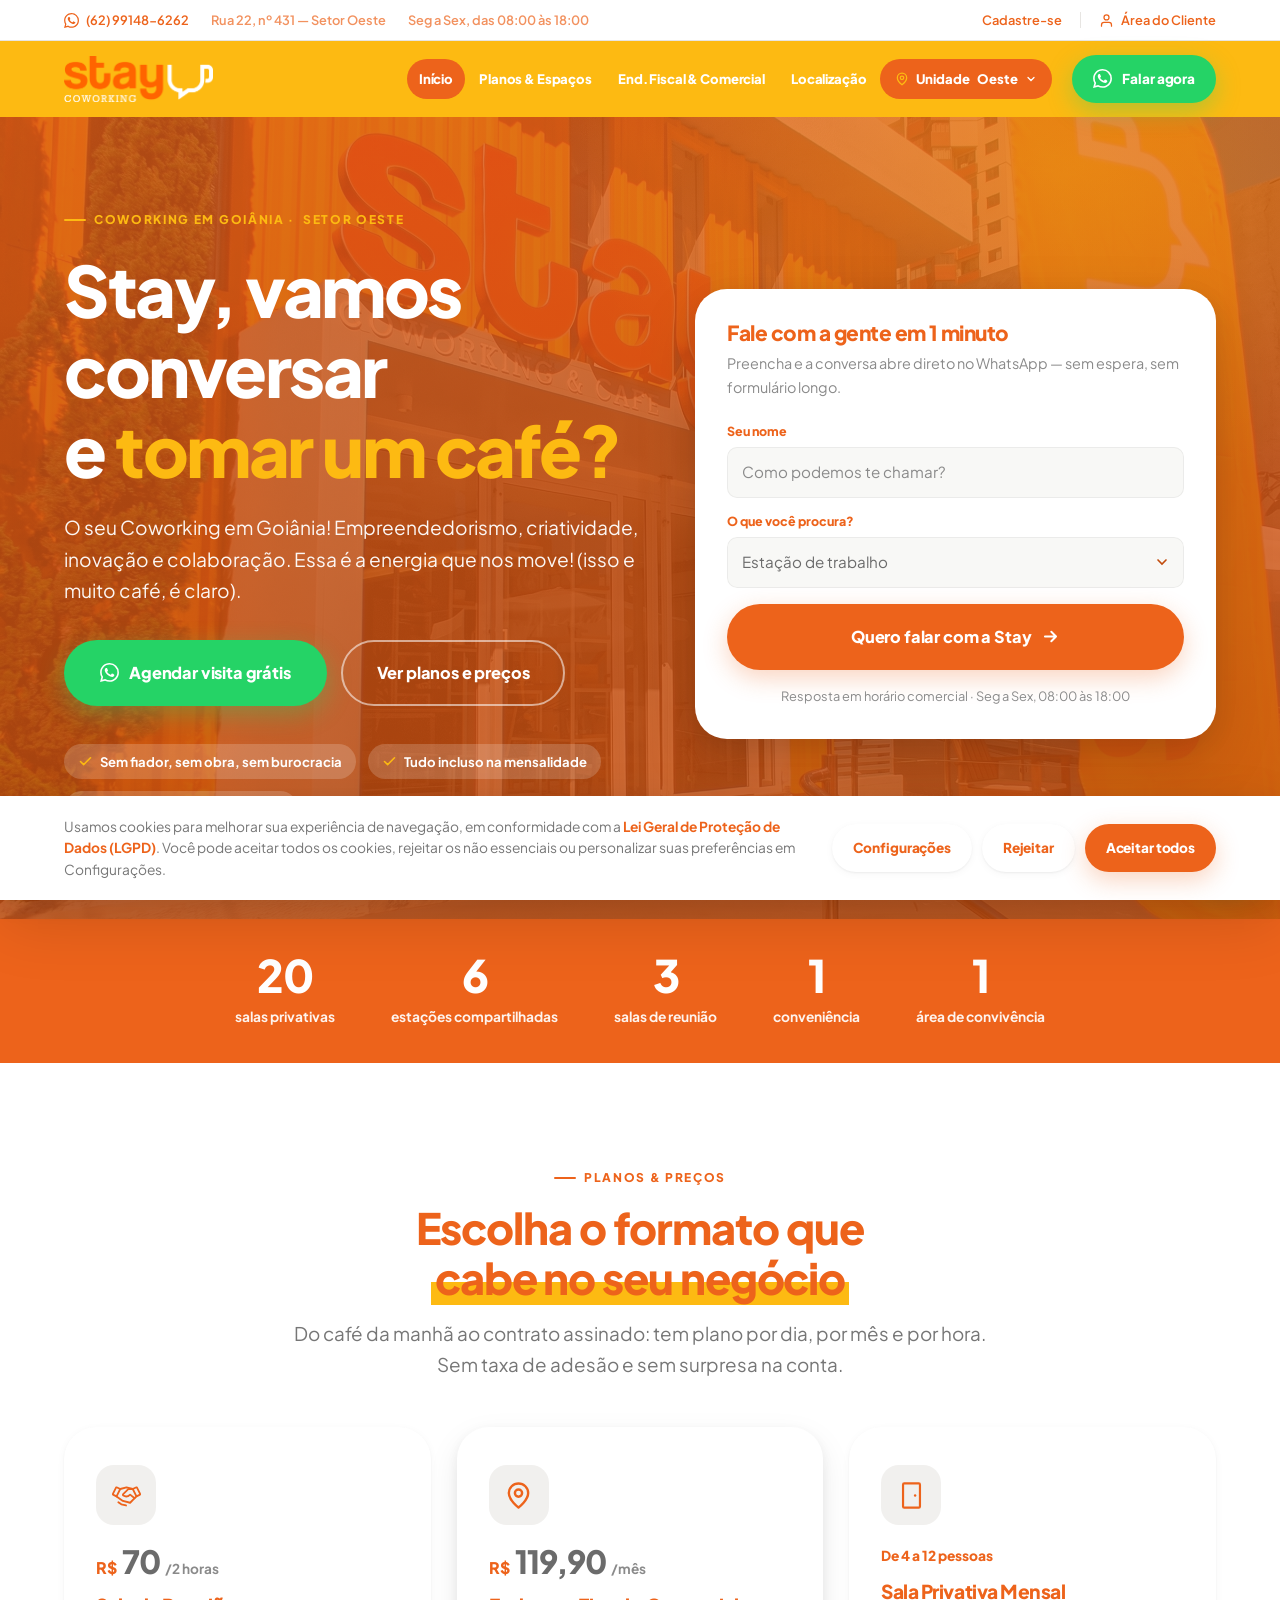
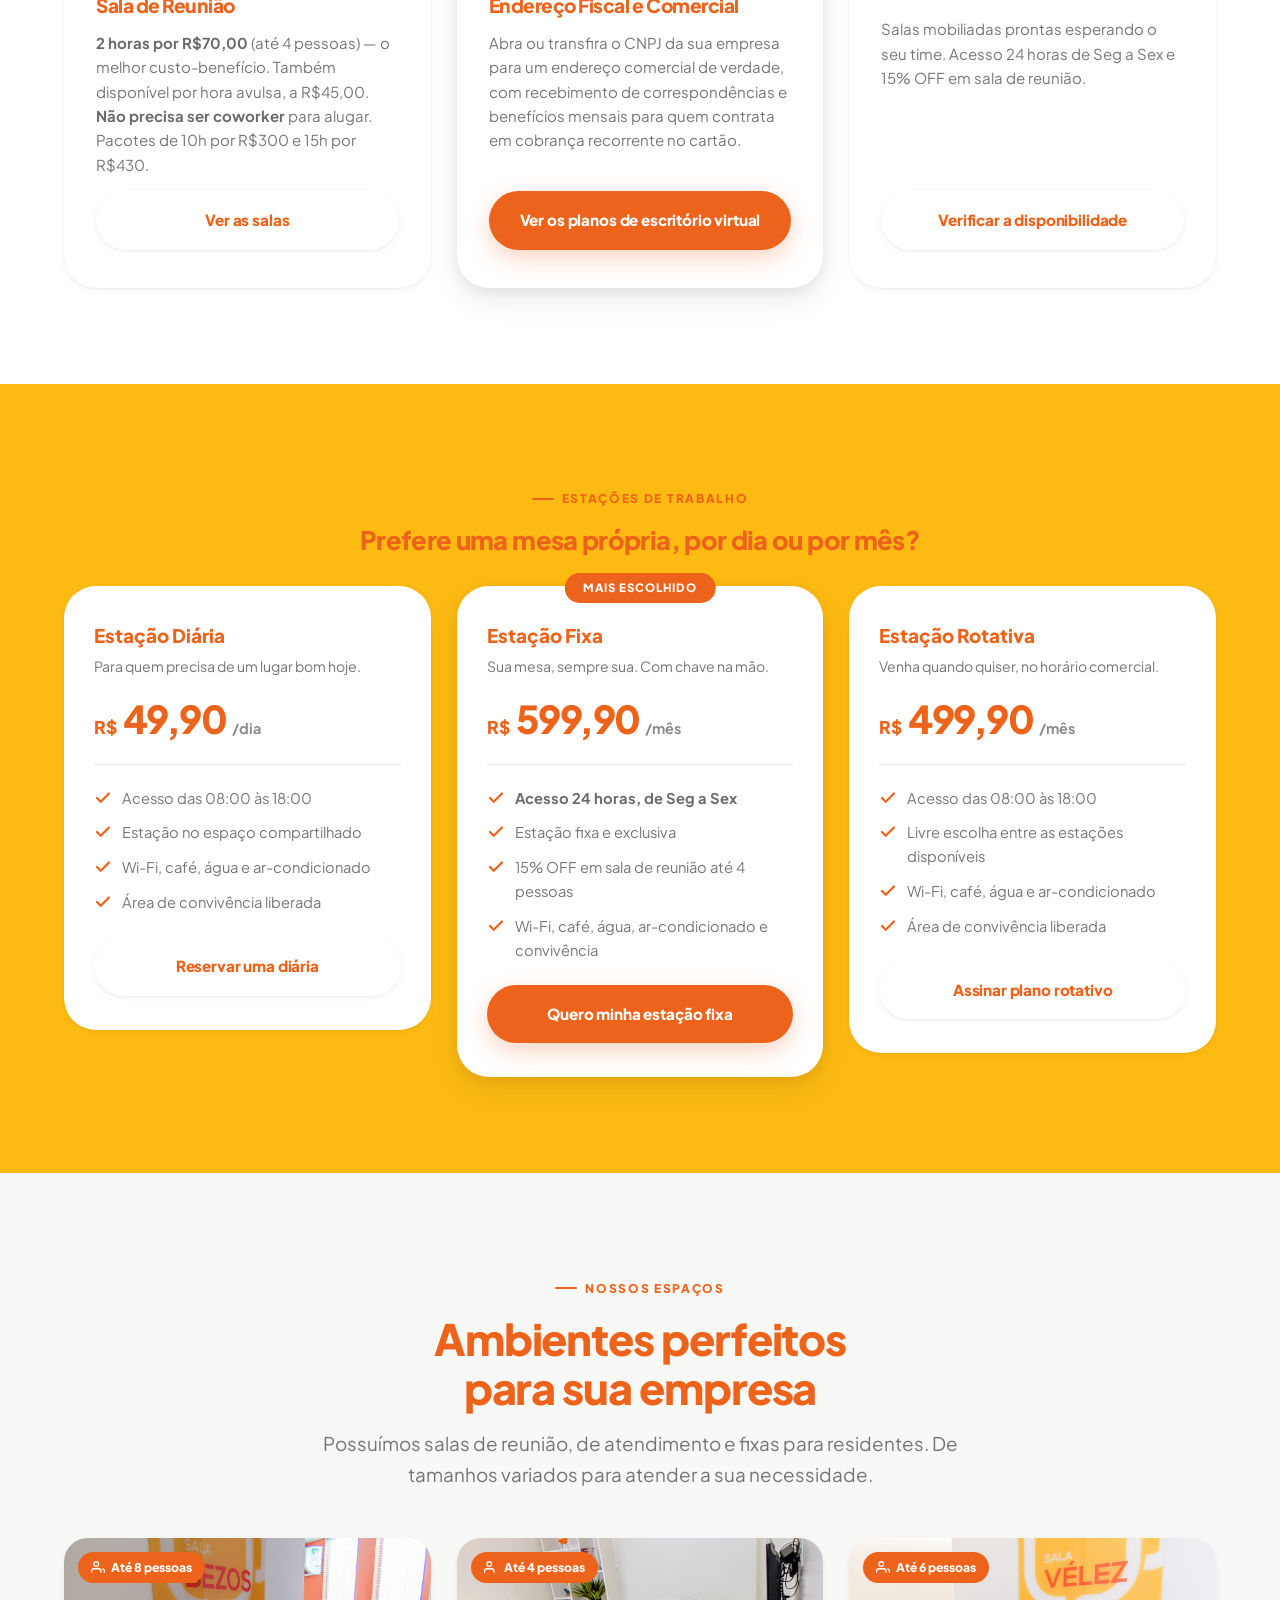
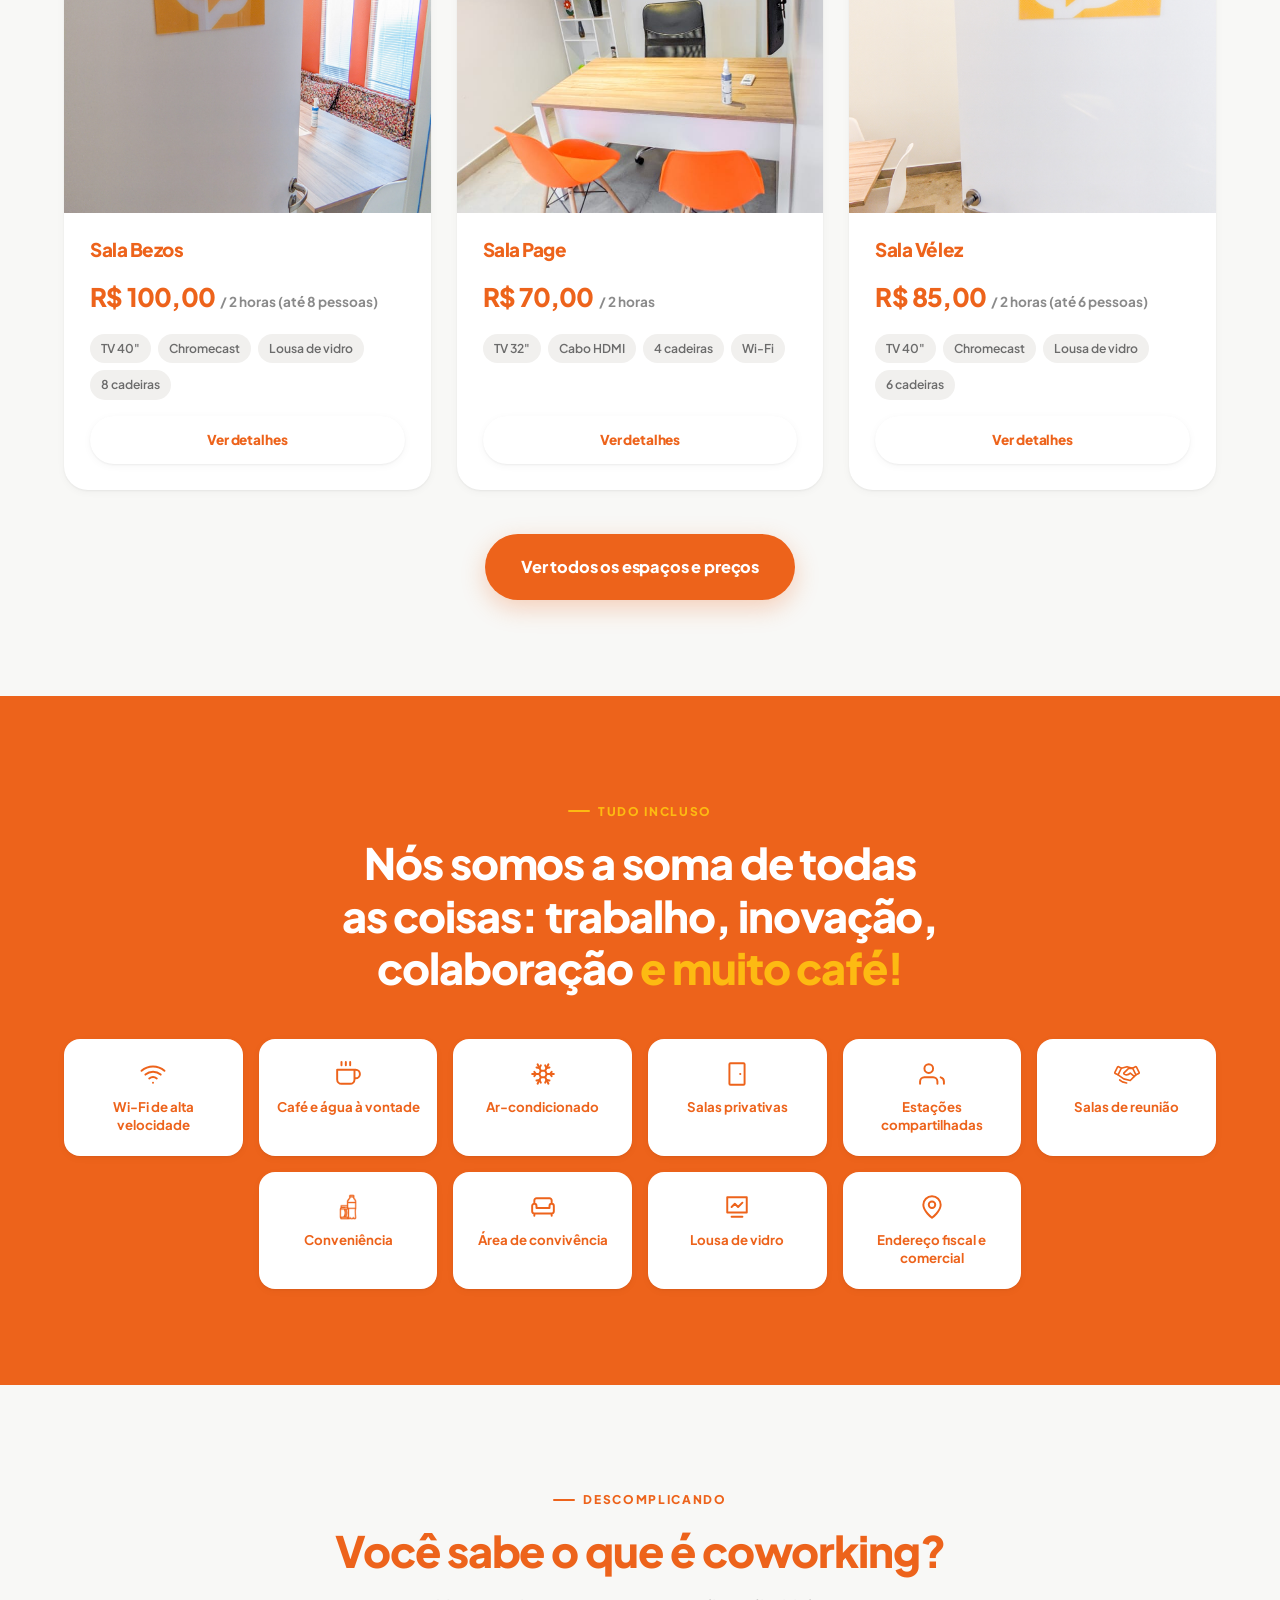
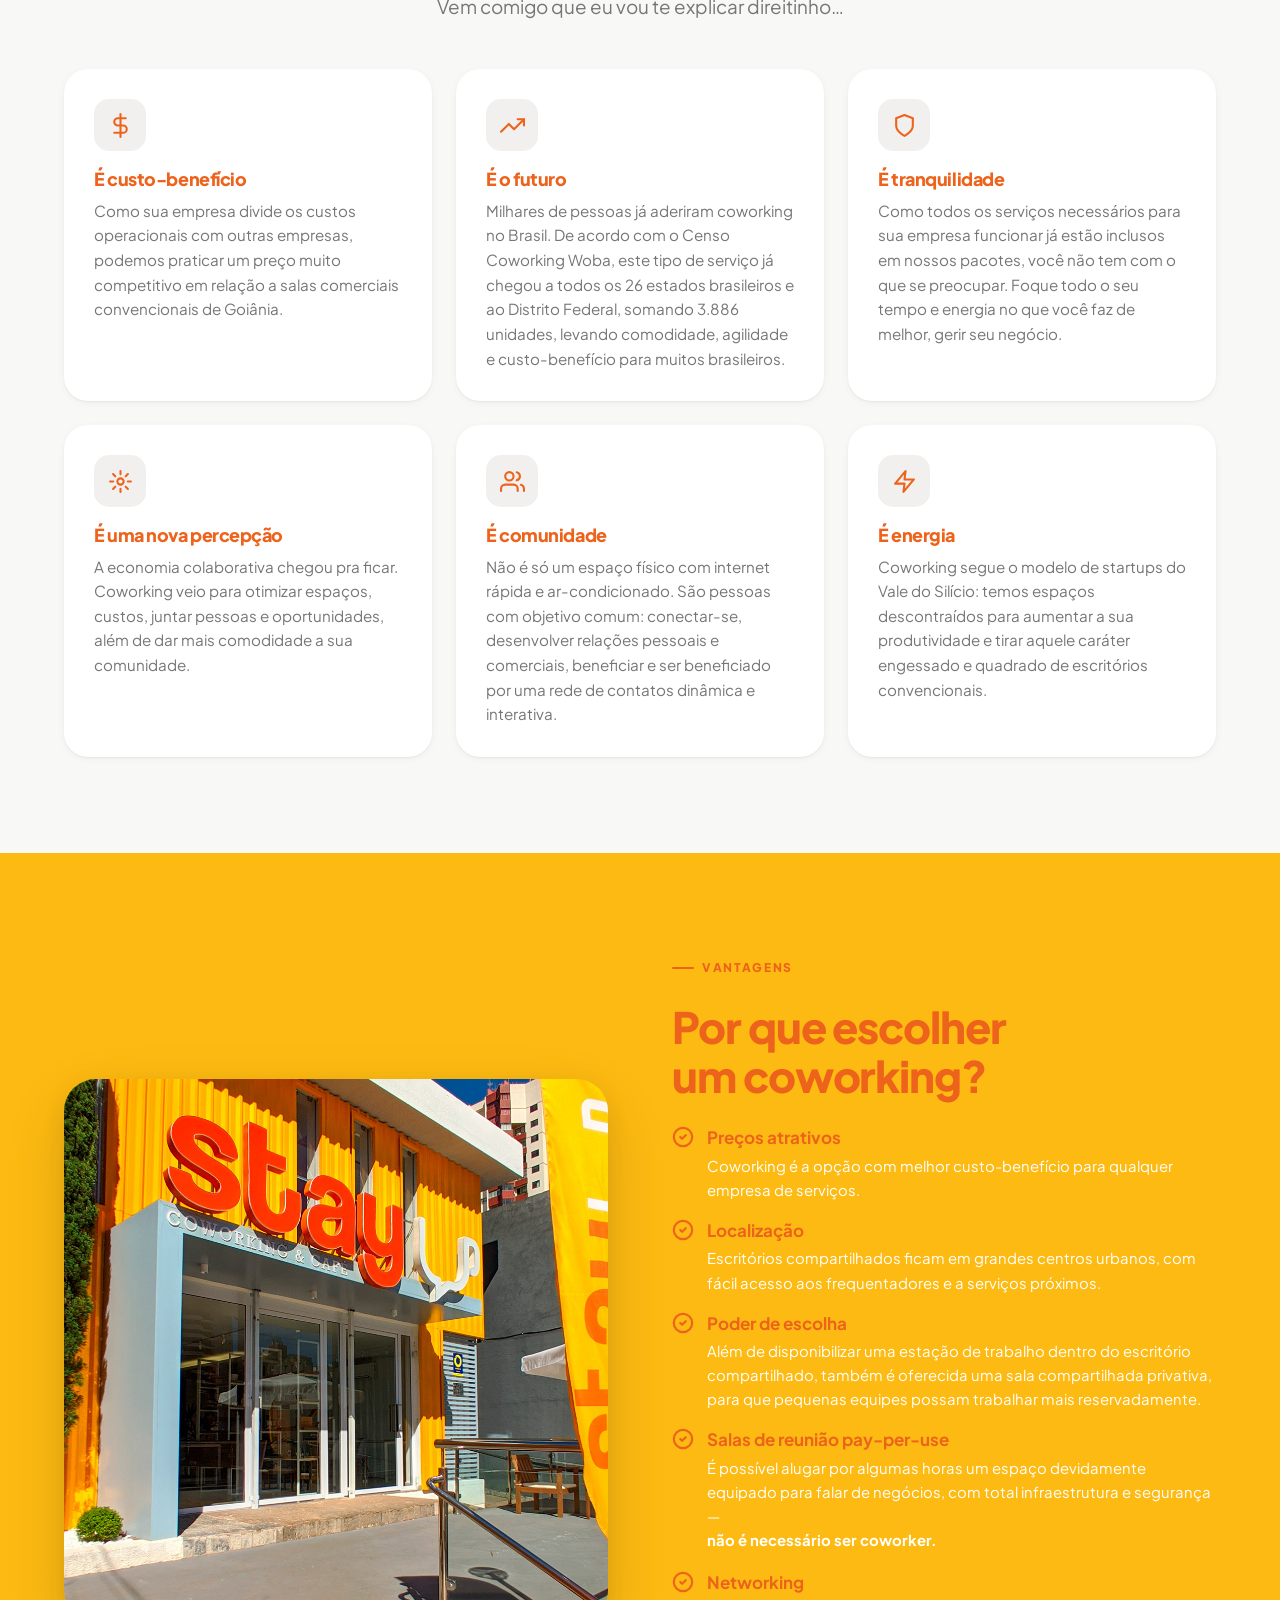
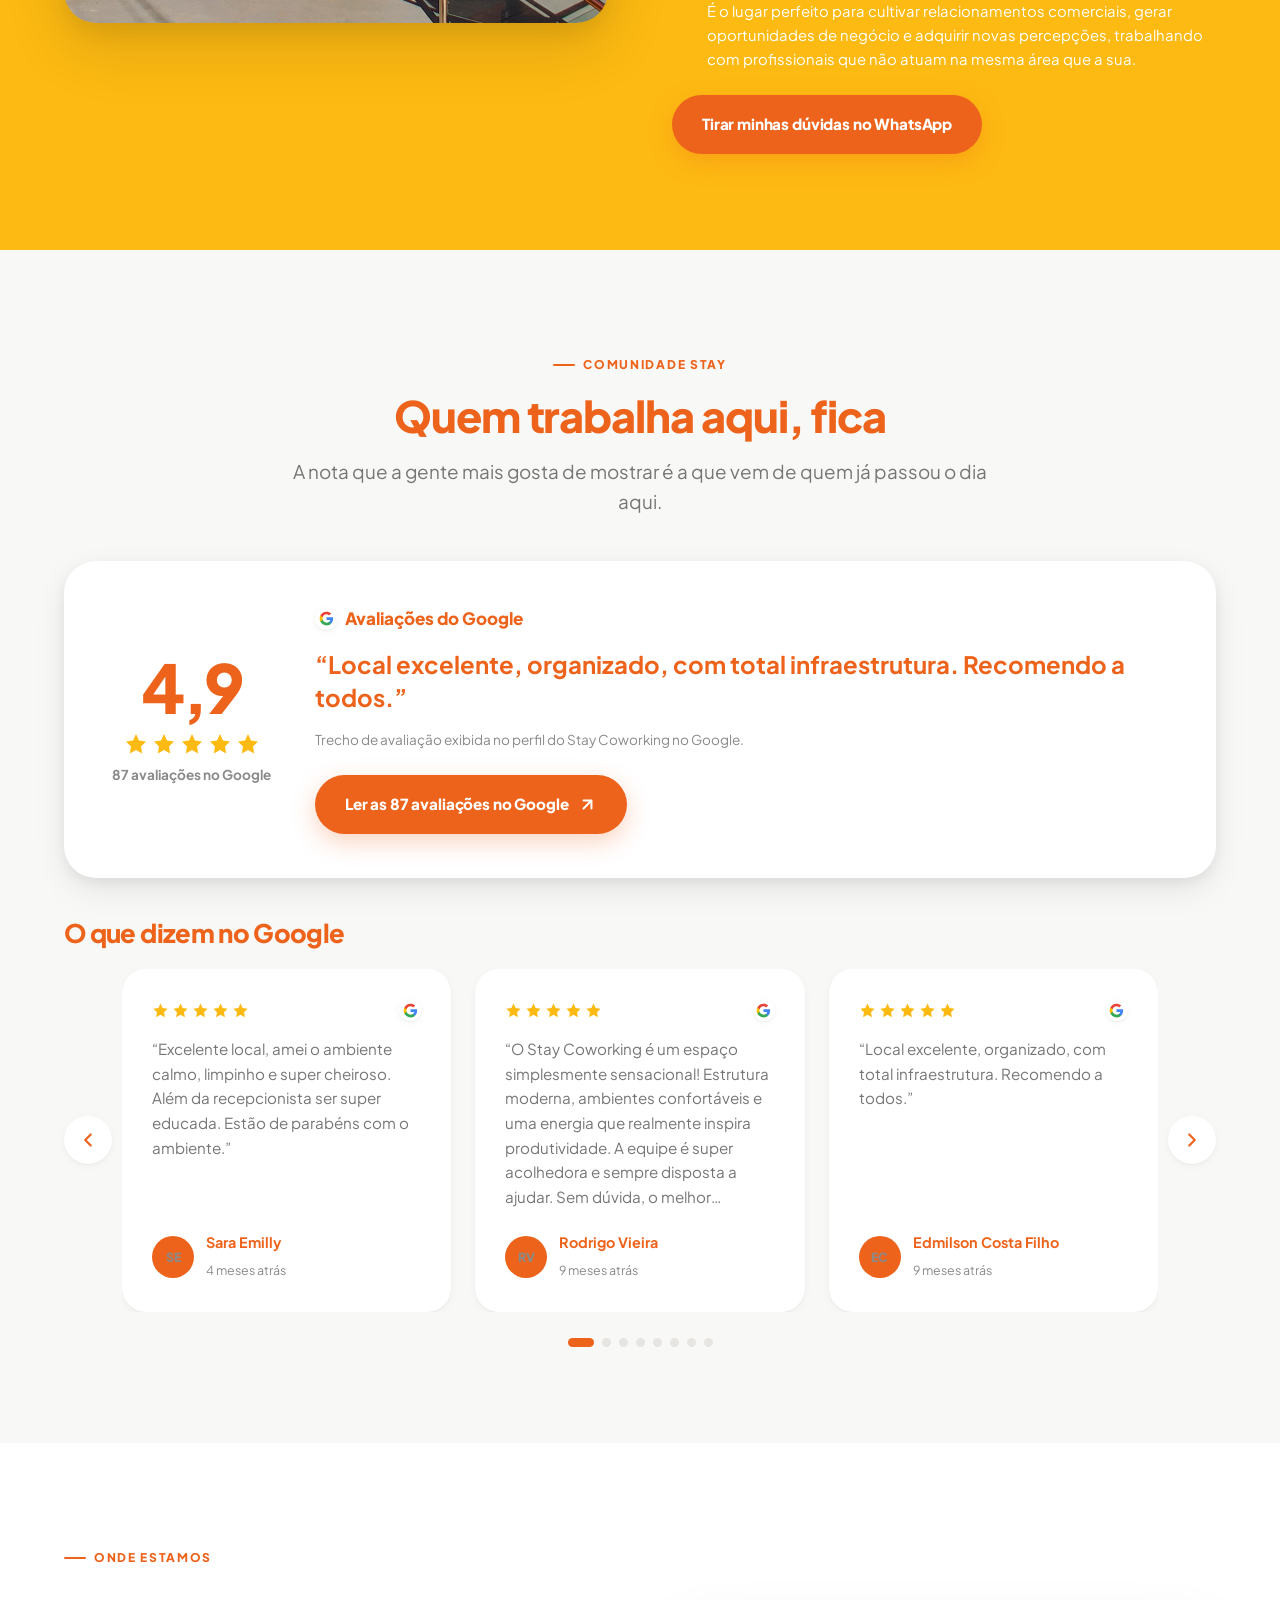
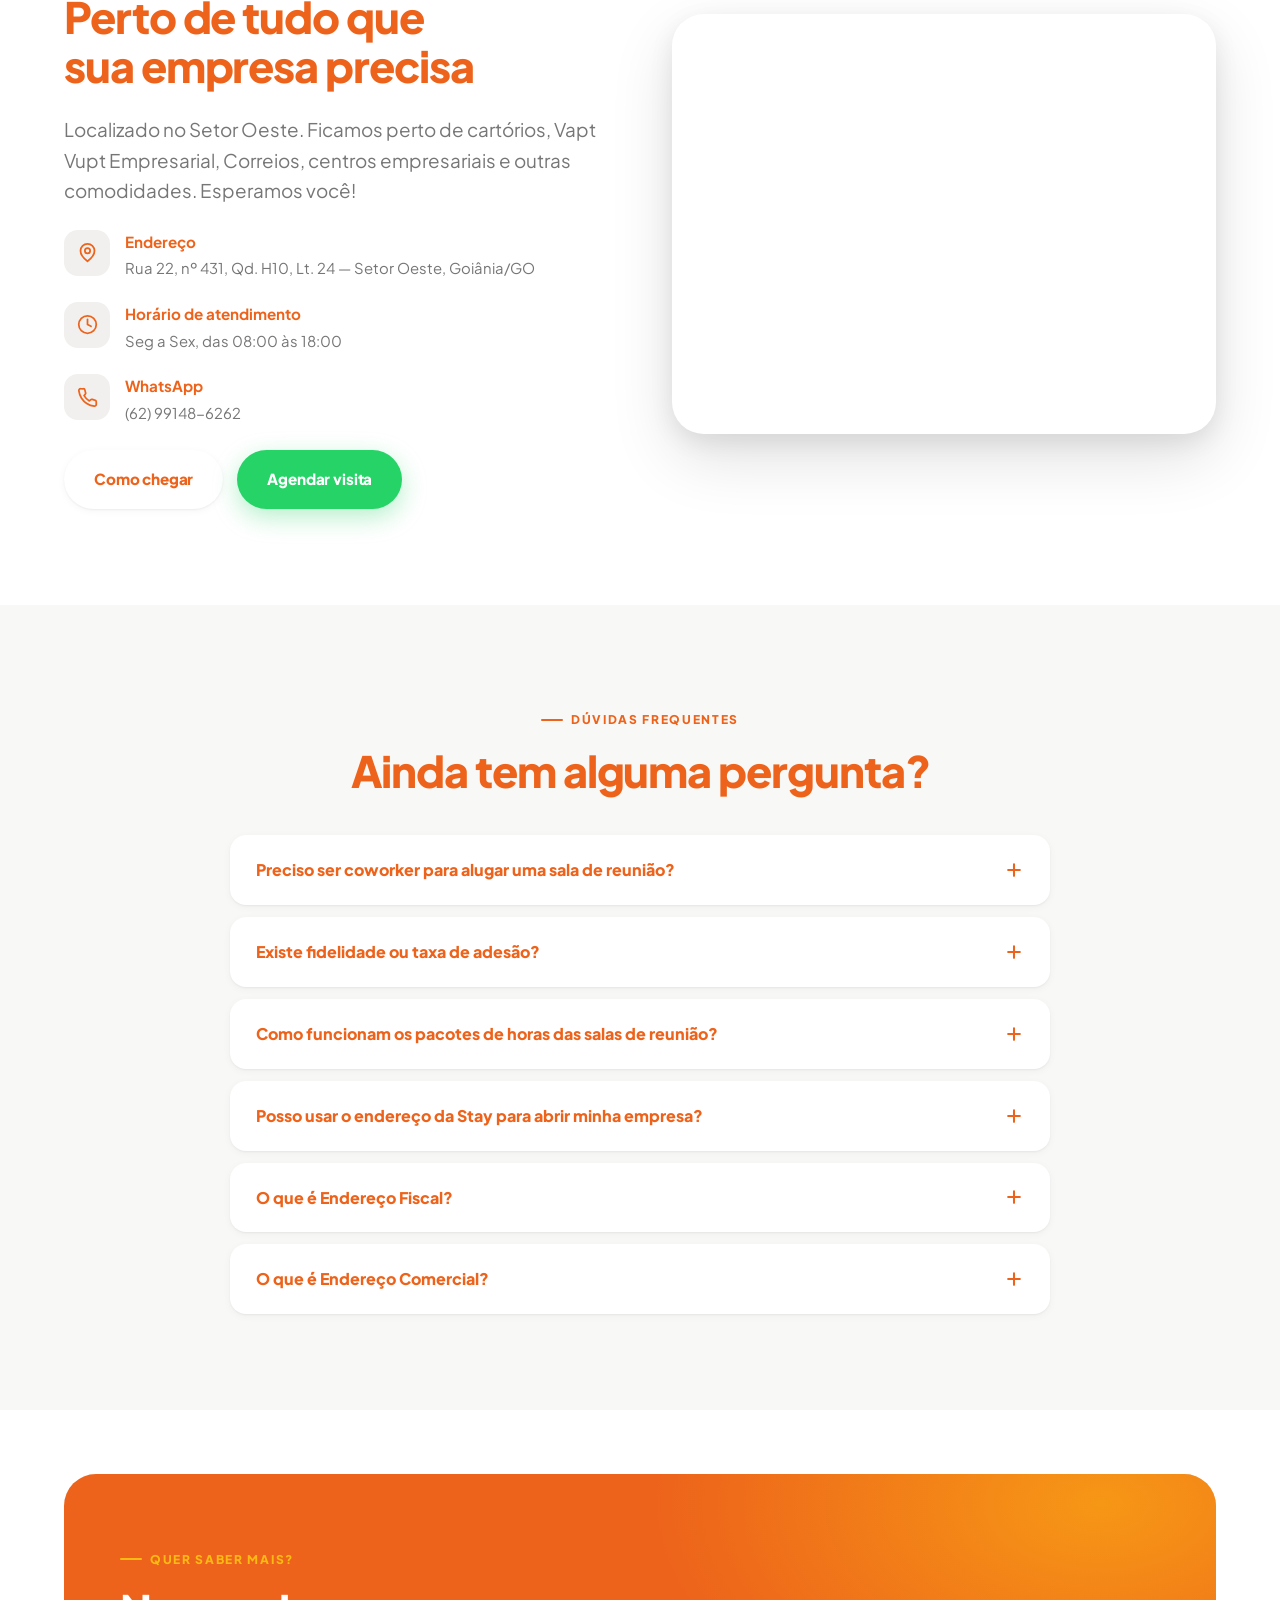
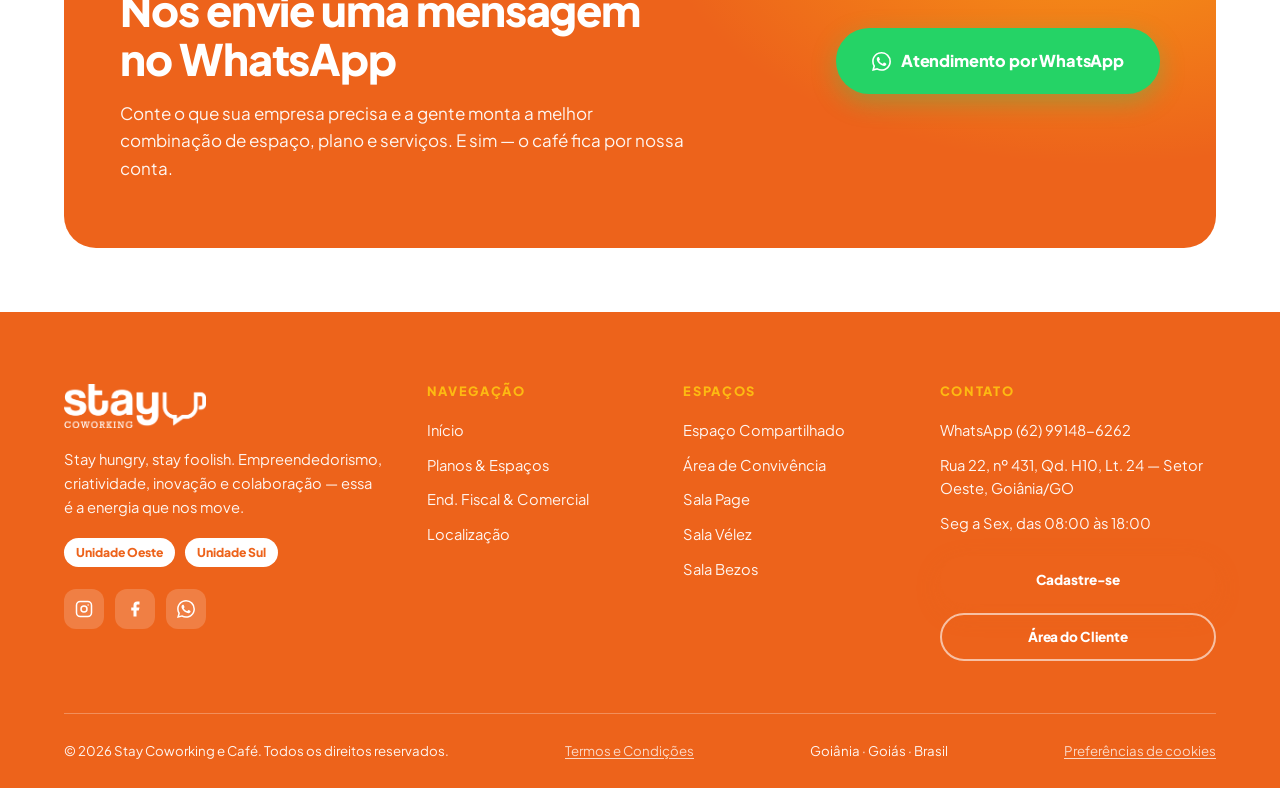
==== commit a2a0d806: "Carregar Google Tag Manager (GTM-WR3MW7B) direto no head, sem depender de consentimento de cookies" ====
--- a/index.html
+++ b/index.html
@@ -1,7 +1,13 @@
 ﻿<!DOCTYPE html>
 <html lang="pt-BR">
 <head>
-<!-- Google Tag Manager: carregado via main.js só após consentimento de cookies (LGPD) -->
+<!-- Google Tag Manager -->
+<script>(function(w,d,s,l,i){w[l]=w[l]||[];w[l].push({'gtm.start':
+new Date().getTime(),event:'gtm.js'});var f=d.getElementsByTagName(s)[0],
+j=d.createElement(s),dl=l!='dataLayer'?'&l='+l:'';j.async=true;j.src=
+'https://www.googletagmanager.com/gtm.js?id='+i+dl;f.parentNode.insertBefore(j,f);
+})(window,document,'script','dataLayer','GTM-WR3MW7B');</script>
+<!-- End Google Tag Manager -->
 <meta charset="UTF-8">
 <meta name="viewport" content="width=device-width, initial-scale=1">
 <title>Stay Coworking Goiânia | Escritório, Sala de Reunião e Endereço Fiscal</title>
